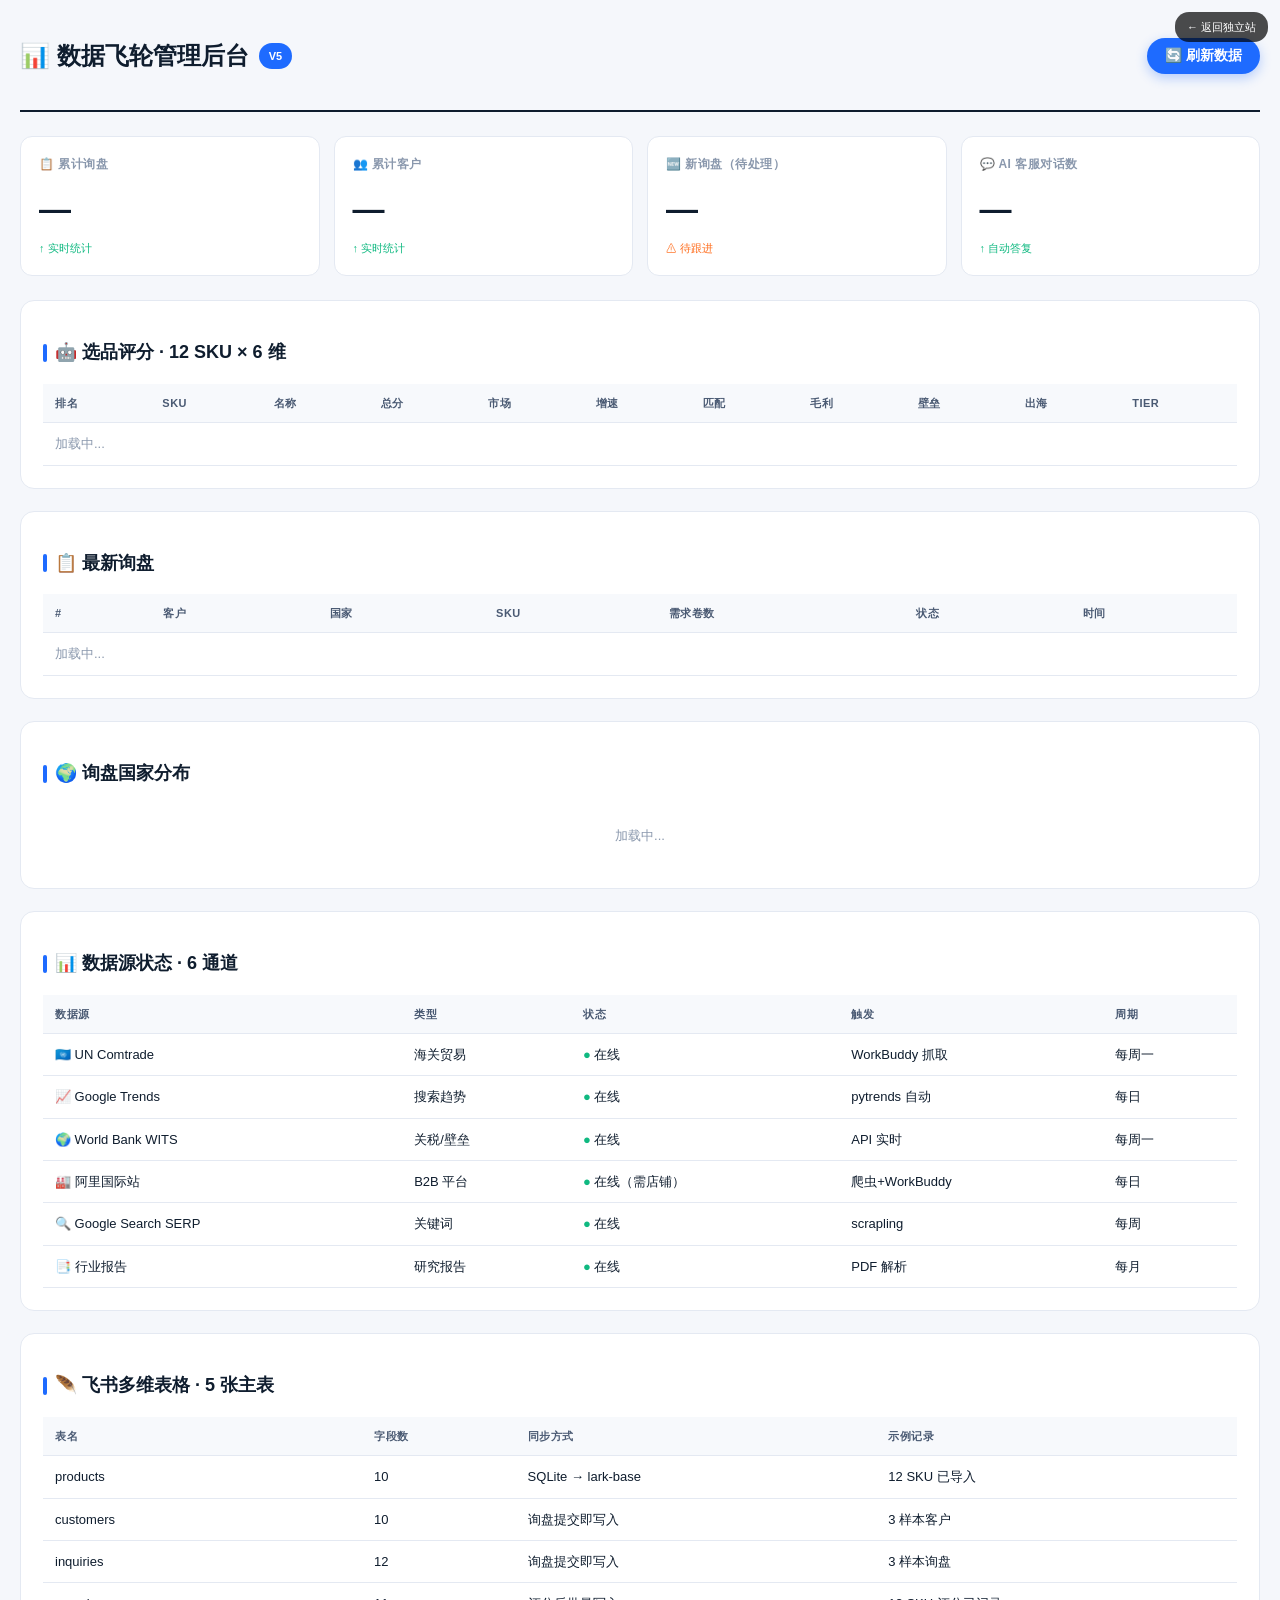
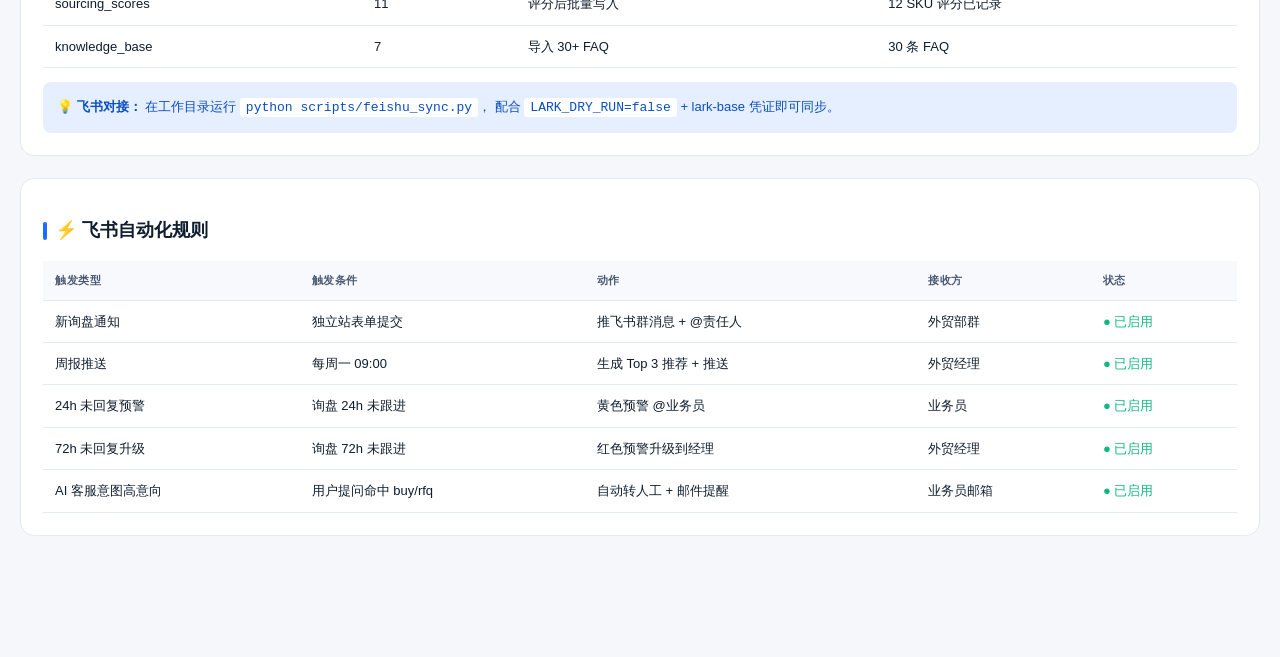
==== templates/admin.html @ bb817397 "feat: 赣丰玻纤数据飞轮系统 V1 (Zeabur ready) - Flask 全栈: 独立站 + 管理后台 + 6 个 API - 6 维选品评分引擎 (WEIGHTS 字典 + score_" ====
<!DOCTYPE html>
<html lang="zh-CN">
<head>
<meta charset="UTF-8">
<meta name="viewport" content="width=device-width,initial-scale=1.0">
<title>赣丰玻纤 · 数据飞轮管理后台</title>
<link rel="stylesheet" href="/static/css/style.css">
</head>
<body>

<div class="admin-wrap">
  <a href="/" class="admin-link">← 返回独立站</a>

  <div class="admin-header">
    <h1>📊 数据飞轮管理后台 <span class="admin-tag">V5</span></h1>
    <button onclick="refreshAll()" class="btn-primary">🔄 刷新数据</button>
  </div>

  <!-- ========== Stats Cards ========== -->
  <div class="admin-grid">
    <div class="admin-stat">
      <div class="label">📋 累计询盘</div>
      <div class="num" id="stat-inq">—</div>
      <div class="change">↑ 实时统计</div>
    </div>
    <div class="admin-stat">
      <div class="label">👥 累计客户</div>
      <div class="num" id="stat-cust">—</div>
      <div class="change">↑ 实时统计</div>
    </div>
    <div class="admin-stat">
      <div class="label">🆕 新询盘（待处理）</div>
      <div class="num" id="stat-new">—</div>
      <div class="change" style="color:var(--warm)">⚠ 待跟进</div>
    </div>
    <div class="admin-stat">
      <div class="label">💬 AI 客服对话数</div>
      <div class="num" id="stat-chat">—</div>
      <div class="change">↑ 自动答复</div>
    </div>
  </div>

  <!-- ========== Sourcing Score Table ========== -->
  <div class="admin-section">
    <h2>🤖 选品评分 · 12 SKU × 6 维</h2>
    <table class="admin-table" id="sourcing-table">
      <thead>
        <tr>
          <th>排名</th><th>SKU</th><th>名称</th>
          <th>总分</th><th>市场</th><th>增速</th><th>匹配</th><th>毛利</th><th>壁垒</th><th>出海</th>
          <th>Tier</th>
        </tr>
      </thead>
      <tbody><tr><td colspan="11" class="loading">加载中...</td></tr></tbody>
    </table>
  </div>

  <!-- ========== Recent Inquiries ========== -->
  <div class="admin-section">
    <h2>📋 最新询盘</h2>
    <table class="admin-table" id="inq-table">
      <thead>
        <tr>
          <th>#</th><th>客户</th><th>国家</th><th>SKU</th>
          <th>需求卷数</th><th>状态</th><th>时间</th>
        </tr>
      </thead>
      <tbody><tr><td colspan="7" class="loading">加载中...</td></tr></tbody>
    </table>
  </div>

  <!-- ========== Country Distribution ========== -->
  <div class="admin-section">
    <h2>🌍 询盘国家分布</h2>
    <div id="country-chart">
      <div class="loading">加载中...</div>
    </div>
  </div>

  <!-- ========== Data Sources ========== -->
  <div class="admin-section">
    <h2>📊 数据源状态 · 6 通道</h2>
    <table class="admin-table" id="ds-table">
      <thead>
        <tr><th>数据源</th><th>类型</th><th>状态</th><th>触发</th><th>周期</th></tr>
      </thead>
      <tbody>
        <tr><td>🇺🇳 UN Comtrade</td><td>海关贸易</td><td><span style="color:var(--green)">●</span> 在线</td><td>WorkBuddy 抓取</td><td>每周一</td></tr>
        <tr><td>📈 Google Trends</td><td>搜索趋势</td><td><span style="color:var(--green)">●</span> 在线</td><td>pytrends 自动</td><td>每日</td></tr>
        <tr><td>🌍 World Bank WITS</td><td>关税/壁垒</td><td><span style="color:var(--green)">●</span> 在线</td><td>API 实时</td><td>每周一</td></tr>
        <tr><td>🏭 阿里国际站</td><td>B2B 平台</td><td><span style="color:var(--green)">●</span> 在线（需店铺）</td><td>爬虫+WorkBuddy</td><td>每日</td></tr>
        <tr><td>🔍 Google Search SERP</td><td>关键词</td><td><span style="color:var(--green)">●</span> 在线</td><td>scrapling</td><td>每周</td></tr>
        <tr><td>📑 行业报告</td><td>研究报告</td><td><span style="color:var(--green)">●</span> 在线</td><td>PDF 解析</td><td>每月</td></tr>
      </tbody>
    </table>
  </div>

  <!-- ========== Feishu Schema ========== -->
  <div class="admin-section">
    <h2>🪶 飞书多维表格 · 5 张主表</h2>
    <table class="admin-table">
      <thead>
        <tr><th>表名</th><th>字段数</th><th>同步方式</th><th>示例记录</th></tr>
      </thead>
      <tbody>
        <tr><td>products</td><td>10</td><td>SQLite → lark-base</td><td>12 SKU 已导入</td></tr>
        <tr><td>customers</td><td>10</td><td>询盘提交即写入</td><td>3 样本客户</td></tr>
        <tr><td>inquiries</td><td>12</td><td>询盘提交即写入</td><td>3 样本询盘</td></tr>
        <tr><td>sourcing_scores</td><td>11</td><td>评分后批量写入</td><td>12 SKU 评分已记录</td></tr>
        <tr><td>knowledge_base</td><td>7</td><td>导入 30+ FAQ</td><td>30 条 FAQ</td></tr>
      </tbody>
    </table>
    <div style="margin-top:14px;padding:14px;background:var(--brand-light);border-radius:8px;font-size:13px;color:var(--brand-2)">
      💡 <strong>飞书对接：</strong> 在工作目录运行 <code style="background:#fff;padding:2px 6px;border-radius:3px">python scripts/feishu_sync.py</code>，
      配合 <code style="background:#fff;padding:2px 6px;border-radius:3px">LARK_DRY_RUN=false</code> + lark-base 凭证即可同步。
    </div>
  </div>

  <!-- ========== Automation Rules ========== -->
  <div class="admin-section">
    <h2>⚡ 飞书自动化规则</h2>
    <table class="admin-table">
      <thead>
        <tr><th>触发类型</th><th>触发条件</th><th>动作</th><th>接收方</th><th>状态</th></tr>
      </thead>
      <tbody>
        <tr><td>新询盘通知</td><td>独立站表单提交</td><td>推飞书群消息 + @责任人</td><td>外贸部群</td><td><span style="color:var(--green)">● 已启用</span></td></tr>
        <tr><td>周报推送</td><td>每周一 09:00</td><td>生成 Top 3 推荐 + 推送</td><td>外贸经理</td><td><span style="color:var(--green)">● 已启用</span></td></tr>
        <tr><td>24h 未回复预警</td><td>询盘 24h 未跟进</td><td>黄色预警 @业务员</td><td>业务员</td><td><span style="color:var(--green)">● 已启用</span></td></tr>
        <tr><td>72h 未回复升级</td><td>询盘 72h 未跟进</td><td>红色预警升级到经理</td><td>外贸经理</td><td><span style="color:var(--green)">● 已启用</span></td></tr>
        <tr><td>AI 客服意图高意向</td><td>用户提问命中 buy/rfq</td><td>自动转人工 + 邮件提醒</td><td>业务员邮箱</td><td><span style="color:var(--green)">● 已启用</span></td></tr>
      </tbody>
    </table>
  </div>

</div>

<script>
async function loadDashboard(){
  const dash = await fetch('/api/dashboard').then(r => r.json());
  document.getElementById('stat-inq').textContent = dash.stats.total_inquiries;
  document.getElementById('stat-cust').textContent = dash.stats.total_customers;
  document.getElementById('stat-new').textContent = dash.stats.new_inquiries;
  document.getElementById('stat-chat').textContent = dash.stats.total_chats;

  // 询盘表格
  const inqTbody = document.querySelector('#inq-table tbody');
  if (dash.recent_inquiries.length === 0){
    inqTbody.innerHTML = '<tr><td colspan="7" class="loading">暂无询盘</td></tr>';
  } else {
    inqTbody.innerHTML = dash.recent_inquiries.map(i => `
      <tr>
        <td>#${i.id}</td>
        <td>${i.customer}</td>
        <td>${i.country || '—'}</td>
        <td><code style="background:var(--bg);padding:2px 6px;border-radius:3px">${i.sku || '—'}</code></td>
        <td>${i.qty || '—'}</td>
        <td><span class="tier-badge tier-T1" style="background:var(--brand-light);color:var(--brand)">${i.status}</span></td>
        <td>${(i.created_at || '').substring(0, 16)}</td>
      </tr>
    `).join('');
  }

  // 国家分布
  const max = Math.max(...dash.country_distribution.map(c => c.count), 1);
  document.getElementById('country-chart').innerHTML = dash.country_distribution.length === 0
    ? '<div class="loading">暂无国家数据</div>'
    : dash.country_distribution.map(c => `
      <div class="country-bar">
        <div class="cb-name">${c.country}</div>
        <div class="cb-track"><div class="cb-fill" style="width:${(c.count/max*100).toFixed(0)}%"></div></div>
        <div class="cb-num">${c.count}</div>
      </div>
    `).join('');
}

async function loadSourcing(){
  const data = await fetch('/api/sourcing').then(r => r.json());
  const tbody = document.querySelector('#sourcing-table tbody');
  if (!data.scores || data.scores.length === 0){
    tbody.innerHTML = '<tr><td colspan="11" class="loading">暂无数据</td></tr>';
    return;
  }
  tbody.innerHTML = data.scores.map((r, i) => {
    const d = r.dimensions;
    return `
      <tr>
        <td><strong>#${i+1}</strong></td>
        <td><code style="background:var(--bg);padding:2px 6px;border-radius:3px">${r.sku}</code></td>
        <td>${r.name_zh}</td>
        <td><span style="font-size:18px;font-weight:800;color:var(--brand)">${r.total_score}</span></td>
        <td>${d.market.score}</td>
        <td>${d.growth.score}</td>
        <td>${d.fit.score}</td>
        <td>${d.margin.score}</td>
        <td>${d.barrier.score}</td>
        <td>${d.sea.score}</td>
        <td><span class="tier-badge tier-${r.tier}">${r.tier}</span></td>
      </tr>
    `;
  }).join('');
}

async function refreshAll(){
  await loadDashboard();
  await loadSourcing();
}

document.addEventListener('DOMContentLoaded', refreshAll);
setInterval(refreshAll, 60000);
</script>
</body>
</html>
---- static/css/style.css ----
/* ============================================
   Ganfeng Fiberglass · 独立站全站样式
   原创设计，颜色体系和组件均自定义
   ============================================ */

:root{
  --bg:#f5f7fb;
  --surface:#ffffff;
  --ink:#0f1d2e;
  --ink-2:#4a5a73;
  --ink-3:#8a98ad;
  --line:#e4e9f2;
  --brand:#1e6bff;
  --brand-2:#0a4ec1;
  --brand-light:#e6efff;
  --warm:#ff6b1a;
  --warm-light:#fff1e3;
  --green:#10b981;
  --green-light:#dff7ed;
  --amber:#f59e0b;
  --purple:#8b5cf6;
  --shadow:0 4px 18px rgba(15,29,46,.06);
  --shadow-lg:0 16px 48px rgba(15,29,46,.12);
  --radius:12px;
  --radius-lg:18px;
}

*{box-sizing:border-box}
html,body{margin:0;padding:0;background:var(--bg);color:var(--ink);font-family:-apple-system,BlinkMacSystemFont,"PingFang SC","Microsoft YaHei",sans-serif;line-height:1.65;-webkit-font-smoothing:antialiased}
body{padding-bottom:80px}
a{color:var(--brand);text-decoration:none}
a:hover{text-decoration:underline}
img{max-width:100%}
button{cursor:pointer;font-family:inherit;border:none;background:none}

.container{max-width:1180px;margin:0 auto;padding:0 22px}

/* ===== Buttons ===== */
.btn-primary{display:inline-flex;align-items:center;gap:6px;padding:9px 18px;border-radius:24px;
  background:var(--brand);color:#fff;font-weight:600;font-size:14px;transition:.2s;
  box-shadow:0 4px 12px rgba(30,107,255,.3)}
.btn-primary:hover{background:var(--brand-2);transform:translateY(-1px);box-shadow:0 6px 16px rgba(30,107,255,.4)}
.btn-secondary{display:inline-flex;align-items:center;gap:6px;padding:9px 18px;border-radius:24px;
  background:#fff;color:var(--brand);font-weight:600;font-size:14px;border:2px solid var(--brand);transition:.2s}
.btn-secondary:hover{background:var(--brand-light)}
.btn-ghost{display:inline-flex;align-items:center;gap:4px;padding:7px 14px;border-radius:20px;
  background:transparent;color:var(--ink-2);font-size:13px;font-weight:500}
.btn-ghost:hover{background:var(--line)}
.btn-large{padding:14px 28px;font-size:16px;border-radius:28px}

/* ===== Header ===== */
.header{position:sticky;top:0;background:rgba(255,255,255,.95);backdrop-filter:blur(12px);
  border-bottom:1px solid var(--line);z-index:100;padding:14px 0}
.header-inner{display:flex;align-items:center;gap:24px}
.logo{display:flex;align-items:center;gap:10px;font-size:18px;font-weight:800}
.logo-icon{font-size:26px}
.logo-name{color:var(--ink)}
.logo-sub{font-size:11px;color:var(--ink-3);font-weight:400;margin-top:-2px}
.nav-links{flex:1;display:flex;gap:22px;justify-content:center}
.nav-links a{color:var(--ink-2);font-size:14px;font-weight:500}
.nav-links a:hover{color:var(--brand);text-decoration:none}
.header-actions{display:flex;gap:8px}
@media(max-width:900px){.nav-links{display:none}}

/* ===== Hero ===== */
.hero{background:linear-gradient(135deg,#f0f7ff 0%,#e6efff 50%,#fff1e3 100%);
  padding:80px 0 60px;position:relative;overflow:hidden}
.hero::before{content:"";position:absolute;top:-50%;right:-10%;width:500px;height:500px;
  background:radial-gradient(circle,rgba(30,107,255,.08) 0%,transparent 70%);border-radius:50%}
.hero-inner{display:grid;grid-template-columns:1.4fr .8fr;gap:36px;align-items:center;position:relative}
@media(max-width:900px){.hero-inner{grid-template-columns:1fr}}
.hero-badge{display:inline-block;background:rgba(255,255,255,.6);backdrop-filter:blur(10px);
  padding:6px 14px;border-radius:20px;font-size:13px;font-weight:600;color:var(--brand-2);margin-bottom:18px;border:1px solid #bcd6ff}
.hero-title{font-size:42px;font-weight:800;line-height:1.2;margin:0 0 14px}
@media(max-width:700px){.hero-title{font-size:30px}}
.hero-sub{font-size:17px;color:var(--ink-2);max-width:620px;margin-bottom:24px}
.hero-stats{display:grid;grid-template-columns:repeat(4,1fr);gap:14px;margin-bottom:28px;max-width:580px}
@media(max-width:700px){.hero-stats{grid-template-columns:repeat(2,1fr)}}
.stat-item{background:rgba(255,255,255,.7);backdrop-filter:blur(10px);border-radius:10px;padding:10px 12px;border:1px solid rgba(255,255,255,.5)}
.stat-num{font-size:24px;font-weight:800;color:var(--brand);line-height:1}
.stat-num span{font-size:14px;font-weight:500;color:var(--ink-3);margin-left:3px}
.stat-label{font-size:11px;color:var(--ink-3);margin-top:2px}
.hero-cta{display:flex;gap:14px;flex-wrap:wrap}
.mesh-illustration{display:flex;justify-content:center;align-items:center}
.mesh-illustration svg{max-width:280px;filter:drop-shadow(0 8px 24px rgba(30,107,255,.2))}

/* ===== Why Choose Us ===== */
.why-us{padding:70px 0;background:#fff;border-top:1px solid var(--line);border-bottom:1px solid var(--line)}
.why-grid{display:grid;grid-template-columns:repeat(4,1fr);gap:18px}
@media(max-width:900px){.why-grid{grid-template-columns:repeat(2,1fr)}}
@media(max-width:500px){.why-grid{grid-template-columns:1fr}}
.why-card{background:var(--bg);border-radius:14px;padding:28px 22px;border:1px solid var(--line);transition:.2s;text-align:center}
.why-card:hover{border-color:var(--brand);transform:translateY(-3px);box-shadow:var(--shadow)}
.why-icon{font-size:38px;margin-bottom:12px}
.why-card h3{font-size:16px;font-weight:700;margin-bottom:8px;color:var(--ink)}
.why-card p{font-size:13px;color:var(--ink-2);margin:0;line-height:1.6}

/* ===== Sourcing Preview (deprecated: now internal only in /admin) ===== */
.sourcing-preview{padding:50px 0;background:#fff;border-top:1px solid var(--line);border-bottom:1px solid var(--line)}
.sourcing-inner{text-align:center}
.sp-tag{display:inline-block;background:var(--brand-light);color:var(--brand);padding:5px 12px;border-radius:20px;font-size:12px;font-weight:600;margin-bottom:10px}
.sp-title{font-size:28px;font-weight:800;margin-bottom:8px}
.sp-sub{color:var(--ink-2);margin-bottom:30px}
.sp-list{display:grid;grid-template-columns:repeat(auto-fit,minmax(220px,1fr));gap:14px;max-width:1000px;margin:0 auto 24px;text-align:left}
.sp-card{background:var(--bg);border-radius:10px;padding:14px;border:1px solid var(--line);transition:.2s;cursor:pointer}
.sp-card:hover{border-color:var(--brand);transform:translateY(-2px);box-shadow:var(--shadow)}
.sp-rank{display:inline-block;background:var(--brand);color:#fff;border-radius:50%;width:24px;height:24px;text-align:center;line-height:24px;font-size:12px;font-weight:700;margin-bottom:8px}
.sp-rank.gold{background:var(--warm)}
.sp-rank.silver{background:#94a3b8}
.sp-rank.bronze{background:#b45309}
.sp-name{font-size:13px;font-weight:600;color:var(--ink);margin-bottom:6px;line-height:1.4}
.sp-score{font-size:22px;font-weight:800;color:var(--brand);line-height:1}
.sp-tag2{display:inline-block;background:var(--warm-light);color:var(--warm);padding:2px 8px;border-radius:4px;font-size:10px;font-weight:600;margin-left:4px}
.sp-tier{font-size:11px;color:var(--ink-3);margin-top:4px}
.sp-more{display:inline-block;color:var(--brand);font-weight:600;font-size:14px}
.sp-more:hover{text-decoration:underline}

/* ===== Section Common ===== */
.section-head{text-align:center;margin-bottom:40px}
.section-tag{display:inline-block;background:var(--warm-light);color:var(--warm);padding:4px 12px;border-radius:20px;font-size:12px;font-weight:700;letter-spacing:.5px;margin-bottom:10px}
.section-head h2{font-size:30px;font-weight:800;margin-bottom:10px}
.section-head p{color:var(--ink-2);max-width:680px;margin:0 auto}

/* ===== Products ===== */
.products{padding:80px 0}
.products-grid{display:grid;grid-template-columns:repeat(auto-fit,minmax(280px,1fr));gap:18px}
.product-card{background:#fff;border:1px solid var(--line);border-radius:14px;padding:20px;transition:.2s;position:relative}
.product-card:hover{border-color:var(--brand);box-shadow:var(--shadow-lg);transform:translateY(-3px)}
.product-card .pc-sku{font-size:11px;color:var(--ink-3);font-family:monospace;background:var(--bg);padding:2px 6px;border-radius:4px;display:inline-block;margin-bottom:8px}
.product-card .pc-name{font-size:15px;font-weight:700;color:var(--ink);margin-bottom:10px;line-height:1.4}
.product-card .pc-spec{display:grid;grid-template-columns:1fr 1fr;gap:6px;font-size:12px;color:var(--ink-2);margin-bottom:12px}
.product-card .pc-spec div{display:flex;justify-content:space-between;padding:5px 0;border-bottom:1px dashed var(--line)}
.product-card .pc-spec div:last-child{border-bottom:none}
.product-card .pc-spec strong{color:var(--ink);font-weight:600}
.pc-tag-row{display:flex;flex-wrap:wrap;gap:4px;margin-bottom:12px}
.pc-tag{font-size:10px;background:var(--bg);color:var(--ink-2);padding:2px 7px;border-radius:3px}
.pc-tag.app{background:var(--green-light);color:var(--green)}
.pc-action{display:flex;justify-content:space-between;align-items:center;padding-top:10px;border-top:1px solid var(--line)}
.pc-price{font-size:13px}
.pc-price strong{color:var(--brand);font-size:15px}
.pc-moq{font-size:11px;color:var(--ink-3)}
.pc-quote{font-size:12px;font-weight:600;color:var(--brand)}

/* ===== Scenarios ===== */
.scenarios{padding:80px 0;background:#fff}
.scenarios-grid{display:grid;grid-template-columns:repeat(auto-fit,minmax(220px,1fr));gap:16px}
.scenario-card{background:var(--bg);border-radius:14px;padding:24px;text-align:center;border:1px solid transparent;transition:.2s}
.scenario-card:hover{background:#fff;border-color:var(--brand);transform:translateY(-3px);box-shadow:var(--shadow)}
.scenario-icon{font-size:36px;margin-bottom:10px}
.scenario-card h3{font-size:16px;font-weight:700;margin-bottom:6px}
.scenario-card p{font-size:13px;color:var(--ink-2);margin:0}

/* ===== Factory ===== */
.factory{padding:80px 0;background:linear-gradient(135deg,#0f1d2e 0%,#1e3a5f 100%);color:#fff}
.factory .section-tag{background:rgba(255,255,255,.15);color:#fff}
.factory .section-head{text-align:left}
.factory .section-head h2{color:#fff}
.factory .section-head p{color:rgba(255,255,255,.8)}
.factory-grid{display:grid;grid-template-columns:1fr 1fr;gap:40px;align-items:center}
@media(max-width:900px){.factory-grid{grid-template-columns:1fr}}
.factory-list{list-style:none;padding:0;font-size:15px}
.factory-list li{padding:8px 0;border-bottom:1px solid rgba(255,255,255,.1)}
.factory-cards{display:grid;grid-template-columns:1fr 1fr;gap:14px}
.card-floating{background:rgba(255,255,255,.08);backdrop-filter:blur(10px);border:1px solid rgba(255,255,255,.15);border-radius:14px;padding:24px;text-align:center}
.card-floating.small{padding:18px}
.cf-num{font-size:36px;font-weight:800;color:var(--warm);line-height:1}
.card-floating.small .cf-num{font-size:24px}
.cf-label{font-size:12px;color:rgba(255,255,255,.7);margin-top:6px}

/* ===== Quote ===== */
.quote{padding:80px 0;background:var(--bg)}
.quote-card{background:#fff;border-radius:18px;padding:36px;box-shadow:var(--shadow-lg);max-width:740px;margin:0 auto}
.quote-head{text-align:center;margin-bottom:24px;padding-bottom:24px;border-bottom:1px solid var(--line)}
.quote-head h2{font-size:24px;margin:8px 0 6px}
.quote-head p{color:var(--ink-2);font-size:14px}
.form-row{display:grid;grid-template-columns:1fr 1fr;gap:14px;margin-bottom:14px}
@media(max-width:700px){.form-row{grid-template-columns:1fr}}
.form-group{margin-bottom:14px}
.form-group label{display:block;font-size:13px;font-weight:600;color:var(--ink);margin-bottom:6px}
.form-group label span{color:#ef4444}
.form-group input, .form-group select, .form-group textarea{
  width:100%;padding:11px 14px;border:1px solid var(--line);border-radius:10px;
  font-size:14px;font-family:inherit;transition:.2s;background:#fafbfd
}
.form-group input:focus, .form-group select:focus, .form-group textarea:focus{
  outline:none;border-color:var(--brand);background:#fff;box-shadow:0 0 0 3px rgba(30,107,255,.1)
}
.form-group textarea{resize:vertical}
.inquiry-result{margin-top:14px;padding:14px;border-radius:10px;font-size:14px;display:none}
.inquiry-result.ok{display:block;background:var(--green-light);color:var(--green);border:1px solid var(--green)}
.inquiry-result.err{display:block;background:#fee;color:#c00;border:1px solid #fcc}

/* ===== Footer ===== */
.footer{background:var(--ink);color:rgba(255,255,255,.7);padding:50px 0 30px;margin-top:50px}
.footer-grid{display:grid;grid-template-columns:1.5fr 1fr 1fr 1fr;gap:30px;padding-bottom:30px;border-bottom:1px solid rgba(255,255,255,.1)}
@media(max-width:700px){.footer-grid{grid-template-columns:1fr 1fr}}
.footer-brand{color:#fff;font-size:18px;font-weight:800;margin-bottom:8px}
.footer h4{color:#fff;margin-bottom:10px;font-size:14px}
.footer a{display:block;padding:4px 0;font-size:13px;color:rgba(255,255,255,.6)}
.footer a:hover{color:#fff}
.footer-meta{padding-top:20px;text-align:center;font-size:12px;color:rgba(255,255,255,.5)}

/* ===== Chat FAB & Window ===== */
.chat-fab{position:fixed;bottom:24px;right:24px;width:58px;height:58px;border-radius:50%;
  background:linear-gradient(135deg,#1e6bff 0%,#5b21b6 100%);color:#fff;
  display:flex;align-items:center;justify-content:center;font-size:28px;
  box-shadow:0 8px 24px rgba(30,107,255,.4);cursor:pointer;z-index:200;transition:.2s}
.chat-fab:hover{transform:scale(1.08);box-shadow:0 12px 32px rgba(30,107,255,.5)}

.chat-window{position:fixed;bottom:96px;right:24px;width:380px;max-height:600px;height:560px;
  background:#fff;border-radius:16px;box-shadow:var(--shadow-lg);overflow:hidden;
  display:none;flex-direction:column;z-index:200;border:1px solid var(--line)}
.chat-window.show{display:flex}
.chat-header{background:linear-gradient(135deg,#1e6bff 0%,#5b21b6 100%);color:#fff;padding:14px 16px;display:flex;justify-content:space-between;align-items:center}
.chat-title{font-weight:700;font-size:15px}
.chat-status{font-size:11px;opacity:.85;margin-top:2px}
.chat-close{background:rgba(255,255,255,.2);color:#fff;width:30px;height:30px;border-radius:50%;font-size:18px;line-height:1;display:flex;align-items:center;justify-content:center}
.chat-close:hover{background:rgba(255,255,255,.3)}

.chat-messages{flex:1;overflow-y:auto;padding:14px;background:#fafbfd}
.msg{margin-bottom:10px;display:flex}
.msg-content{max-width:80%;padding:10px 14px;border-radius:14px;font-size:13px;line-height:1.5;word-break:break-word}
.msg-bot .msg-content{background:#fff;border:1px solid var(--line);border-top-left-radius:4px}
.msg-user{margin-left:auto}
.msg-user .msg-content{background:var(--brand);color:#fff;border-top-right-radius:4px}
.msg-content strong{color:var(--brand-2)}
.msg-user .msg-content strong{color:#fff}
.msg-content code{background:#f3f4f6;padding:1px 5px;border-radius:3px;font-size:12px}

.chat-quick{display:flex;gap:6px;padding:8px 12px;background:#fff;border-top:1px solid var(--line);flex-wrap:wrap}
.chat-quick button{font-size:11px;padding:5px 10px;background:var(--brand-light);color:var(--brand);
  border-radius:14px;font-weight:500}
.chat-quick button:hover{background:var(--brand);color:#fff}

.chat-input-row{display:flex;gap:8px;padding:10px 12px;background:#fff;border-top:1px solid var(--line)}
.chat-input-row input{flex:1;padding:9px 12px;border:1px solid var(--line);border-radius:20px;font-size:13px}
.chat-input-row input:focus{outline:none;border-color:var(--brand)}
.chat-input-row button{border-radius:20px;padding:9px 16px;font-size:13px}

/* ===== Admin ===== */
.admin-wrap{padding:20px;max-width:1280px;margin:0 auto}
.admin-header{display:flex;justify-content:space-between;align-items:center;margin-bottom:24px;padding-bottom:18px;border-bottom:2px solid var(--ink)}
.admin-header h1{font-size:24px;display:flex;align-items:center;gap:10px}
.admin-tag{font-size:11px;background:var(--brand);color:#fff;padding:4px 10px;border-radius:14px;font-weight:600}
.admin-grid{display:grid;grid-template-columns:repeat(4,1fr);gap:14px;margin-bottom:24px}
@media(max-width:900px){.admin-grid{grid-template-columns:repeat(2,1fr)}}
.admin-stat{background:#fff;border-radius:12px;padding:18px;border:1px solid var(--line)}
.admin-stat .label{font-size:12px;color:var(--ink-3);margin-bottom:8px;text-transform:uppercase;letter-spacing:.5px;font-weight:600}
.admin-stat .num{font-size:32px;font-weight:800;color:var(--ink)}
.admin-stat .change{font-size:11px;color:var(--green);margin-top:4px}
.admin-section{background:#fff;border-radius:14px;padding:22px;margin-bottom:22px;border:1px solid var(--line)}
.admin-section h2{font-size:18px;margin-bottom:16px;display:flex;align-items:center;gap:8px}
.admin-section h2::before{content:"";display:inline-block;width:4px;height:18px;background:var(--brand);border-radius:2px}
.admin-table{width:100%;border-collapse:collapse;font-size:13px}
.admin-table th, .admin-table td{padding:10px 12px;text-align:left;border-bottom:1px solid var(--line)}
.admin-table th{background:#f7f9fc;font-weight:600;color:var(--ink-2);font-size:11px;text-transform:uppercase;letter-spacing:.5px}
.admin-table tr:hover{background:#fafbfd}
.score-bar{height:6px;background:#f3f4f6;border-radius:3px;overflow:hidden}
.score-bar-fill{height:100%;background:linear-gradient(90deg,var(--brand) 0%,var(--green) 100%);border-radius:3px}
.tier-badge{display:inline-block;padding:2px 8px;border-radius:12px;font-size:11px;font-weight:700}
.tier-T1{background:var(--warm-light);color:var(--warm)}
.tier-T2{background:#e0f7fa;color:var(--brand)}
.tier-T3{background:#f3f4f6;color:#6b7280}
.tier-T4{background:#fee;color:#c00}
.country-bar{display:flex;align-items:center;gap:8px;margin-bottom:6px}
.country-bar .cb-name{width:120px;font-size:13px}
.country-bar .cb-track{flex:1;height:18px;background:#f3f4f6;border-radius:4px;overflow:hidden}
.country-bar .cb-fill{height:100%;background:linear-gradient(90deg,var(--brand) 0%,var(--purple) 100%);border-radius:4px}
.country-bar .cb-num{width:36px;text-align:right;font-size:12px;font-weight:600}

.loading{text-align:center;padding:20px;color:var(--ink-3);font-size:13px}

/* ===== Floating ref to admin ===== */
.admin-link{position:fixed;top:12px;right:12px;background:rgba(0,0,0,.7);color:#fff;padding:6px 12px;border-radius:14px;font-size:11px;z-index:50;text-decoration:none}
.admin-link:hover{background:var(--brand);color:#fff;text-decoration:none}
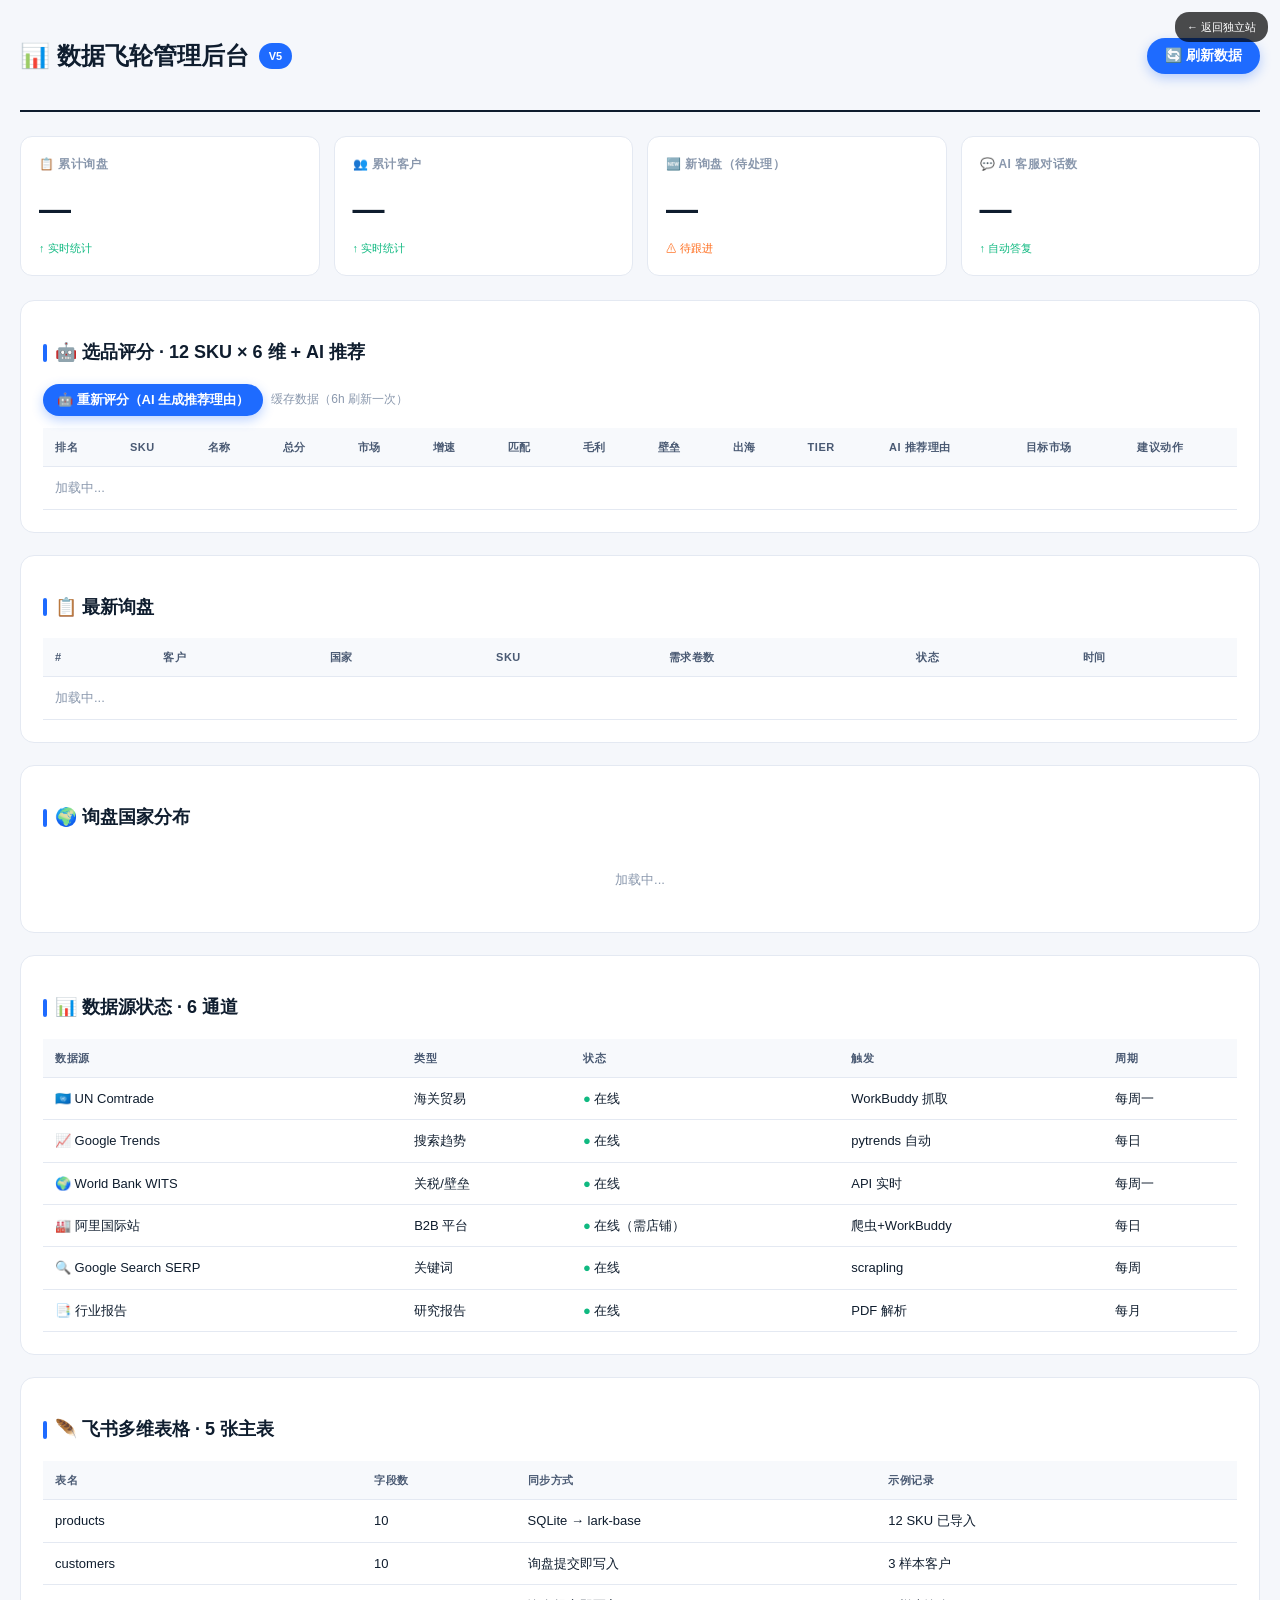
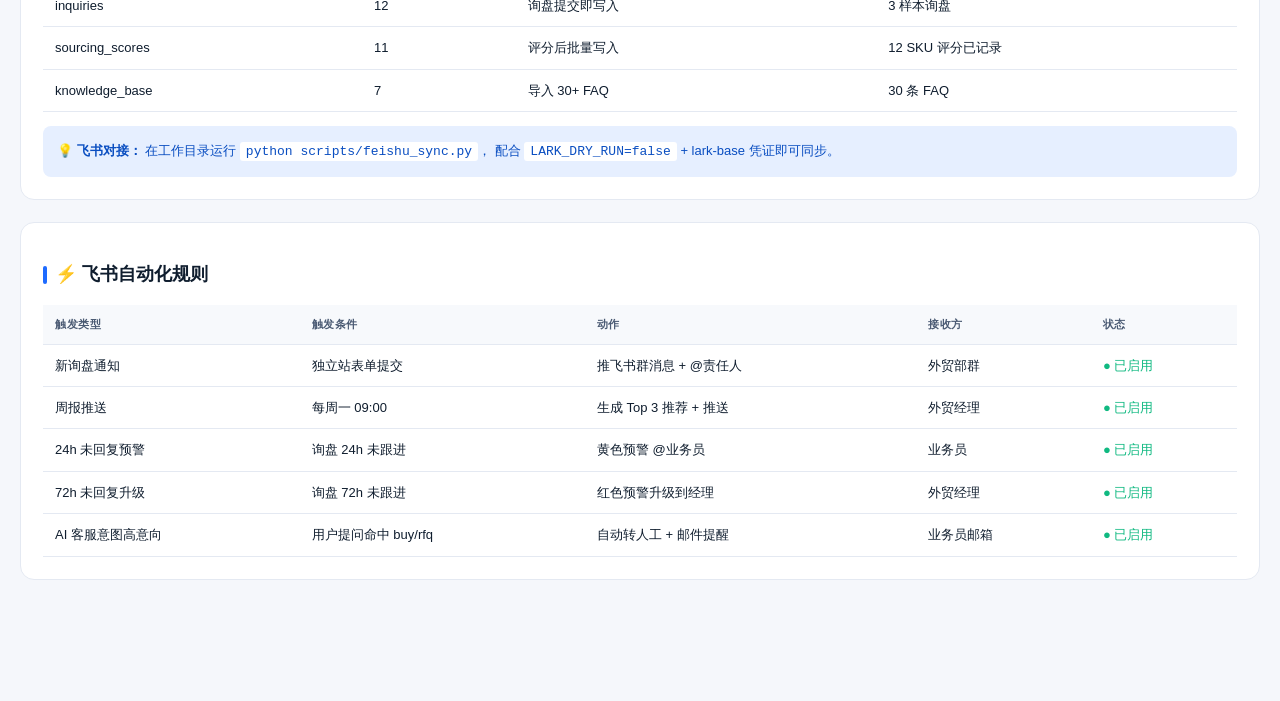
==== commit db342598: "feat: 集成 DeepSeek AI 客服 + 选品推荐引擎 - chatbot_engine: DeepSeek LLM 驱动的 RAG 客服，FAQ 知识库 + 意图识别 + 降级模板 - s" ====
--- a/templates/admin.html
+++ b/templates/admin.html
@@ -42,16 +42,20 @@
 
   <!-- ========== Sourcing Score Table ========== -->
   <div class="admin-section">
-    <h2>🤖 选品评分 · 12 SKU × 6 维</h2>
+    <h2>🤖 选品评分 · 12 SKU × 6 维 + AI 推荐</h2>
+    <div style="margin-bottom:12px;display:flex;gap:8px;align-items:center">
+      <button onclick="refreshSourcing()" class="btn-primary" style="font-size:13px;padding:7px 14px">🤖 重新评分（AI 生成推荐理由）</button>
+      <span style="font-size:12px;color:var(--ink-3)" id="sourcing-status">缓存数据（6h 刷新一次）</span>
+    </div>
     <table class="admin-table" id="sourcing-table">
       <thead>
         <tr>
           <th>排名</th><th>SKU</th><th>名称</th>
           <th>总分</th><th>市场</th><th>增速</th><th>匹配</th><th>毛利</th><th>壁垒</th><th>出海</th>
-          <th>Tier</th>
+          <th>Tier</th><th>AI 推荐理由</th><th>目标市场</th><th>建议动作</th>
         </tr>
       </thead>
-      <tbody><tr><td colspan="11" class="loading">加载中...</td></tr></tbody>
+      <tbody><tr><td colspan="14" class="loading">加载中...</td></tr></tbody>
     </table>
   </div>
 
@@ -178,11 +182,14 @@
   const data = await fetch('/api/sourcing').then(r => r.json());
   const tbody = document.querySelector('#sourcing-table tbody');
   if (!data.scores || data.scores.length === 0){
-    tbody.innerHTML = '<tr><td colspan="11" class="loading">暂无数据</td></tr>';
+    tbody.innerHTML = '<tr><td colspan="14" class="loading">暂无数据</td></tr>';
     return;
   }
   tbody.innerHTML = data.scores.map((r, i) => {
     const d = r.dimensions;
+    const aiReason = r.ai_reason || '—';
+    const targetMarket = r.target_market || '—';
+    const suggestedAction = r.suggested_action || '—';
     return `
       <tr>
         <td><strong>#${i+1}</strong></td>
@@ -196,9 +203,27 @@
         <td>${d.barrier.score}</td>
         <td>${d.sea.score}</td>
         <td><span class="tier-badge tier-${r.tier}">${r.tier}</span></td>
+        <td style="font-size:12px;color:var(--ink-2);max-width:200px">${aiReason}</td>
+        <td style="font-size:12px;color:var(--green);font-weight:600">${targetMarket}</td>
+        <td style="font-size:12px;color:var(--warm)">${suggestedAction}</td>
       </tr>
     `;
   }).join('');
+  const status = document.getElementById('sourcing-status');
+  if (status) status.textContent = '生成时间: ' + (data.generated_at || '—');
+}
+
+async function refreshSourcing(){
+  const status = document.getElementById('sourcing-status');
+  if (status) status.textContent = '⏳ AI 正在生成推荐理由...';
+  const tbody = document.querySelector('#sourcing-table tbody');
+  tbody.innerHTML = '<tr><td colspan="14" class="loading">⏳ AI 正在分析评分数据并生成推荐理由...</td></tr>';
+  try {
+    await fetch('/api/sourcing?refresh=1');
+    await loadSourcing();
+  } catch(e) {
+    if (status) status.textContent = '❌ 刷新失败: ' + e.message;
+  }
 }
 
 async function refreshAll(){
--- a/static/css/style.css
+++ b/static/css/style.css
@@ -115,6 +115,21 @@
 .sp-more{display:inline-block;color:var(--brand);font-weight:600;font-size:14px}
 .sp-more:hover{text-decoration:underline}
 
+/* ===== 4-Step Process ===== */
+.process-section{padding:80px 0;background:var(--bg)}
+.process-grid{display:flex;align-items:stretch;justify-content:center;gap:0;max-width:1040px;margin:0 auto}
+.process-step{flex:1;background:#fff;border-radius:16px;padding:34px 22px 28px;text-align:center;border:1px solid var(--line);position:relative;transition:.2s}
+.process-step:hover{transform:translateY(-4px);box-shadow:var(--shadow-lg);border-color:var(--brand)}
+.process-badge{position:absolute;top:-12px;left:50%;transform:translateX(-50%);background:linear-gradient(90deg,var(--brand) 0%,var(--brand-2) 100%);color:#fff;font-size:11px;font-weight:700;padding:5px 12px;border-radius:14px;box-shadow:0 4px 12px rgba(30,107,255,.25)}
+.process-icon{font-size:44px;margin-bottom:14px}
+.process-step h3{font-size:17px;font-weight:700;margin-bottom:10px;color:var(--ink)}
+.process-step p{font-size:13px;color:var(--ink-2);margin:0;line-height:1.65}
+.process-arrow{display:flex;align-items:center;justify-content:center;width:48px;color:var(--brand);font-size:30px;font-weight:700;opacity:.7}
+@media(max-width:900px){
+  .process-grid{flex-direction:column;gap:18px;max-width:420px}
+  .process-arrow{transform:rotate(90deg);width:auto;height:20px}
+}
+
 /* ===== Section Common ===== */
 .section-head{text-align:center;margin-bottom:40px}
 .section-tag{display:inline-block;background:var(--warm-light);color:var(--warm);padding:4px 12px;border-radius:20px;font-size:12px;font-weight:700;letter-spacing:.5px;margin-bottom:10px}
@@ -177,6 +192,7 @@
 @media(max-width:700px){.form-row{grid-template-columns:1fr}}
 .form-group{margin-bottom:14px}
 .form-group label{display:block;font-size:13px;font-weight:600;color:var(--ink);margin-bottom:6px}
+.form-group label.required::after{content:" *";color:#ef4444}
 .form-group label span{color:#ef4444}
 .form-group input, .form-group select, .form-group textarea{
   width:100%;padding:11px 14px;border:1px solid var(--line);border-radius:10px;
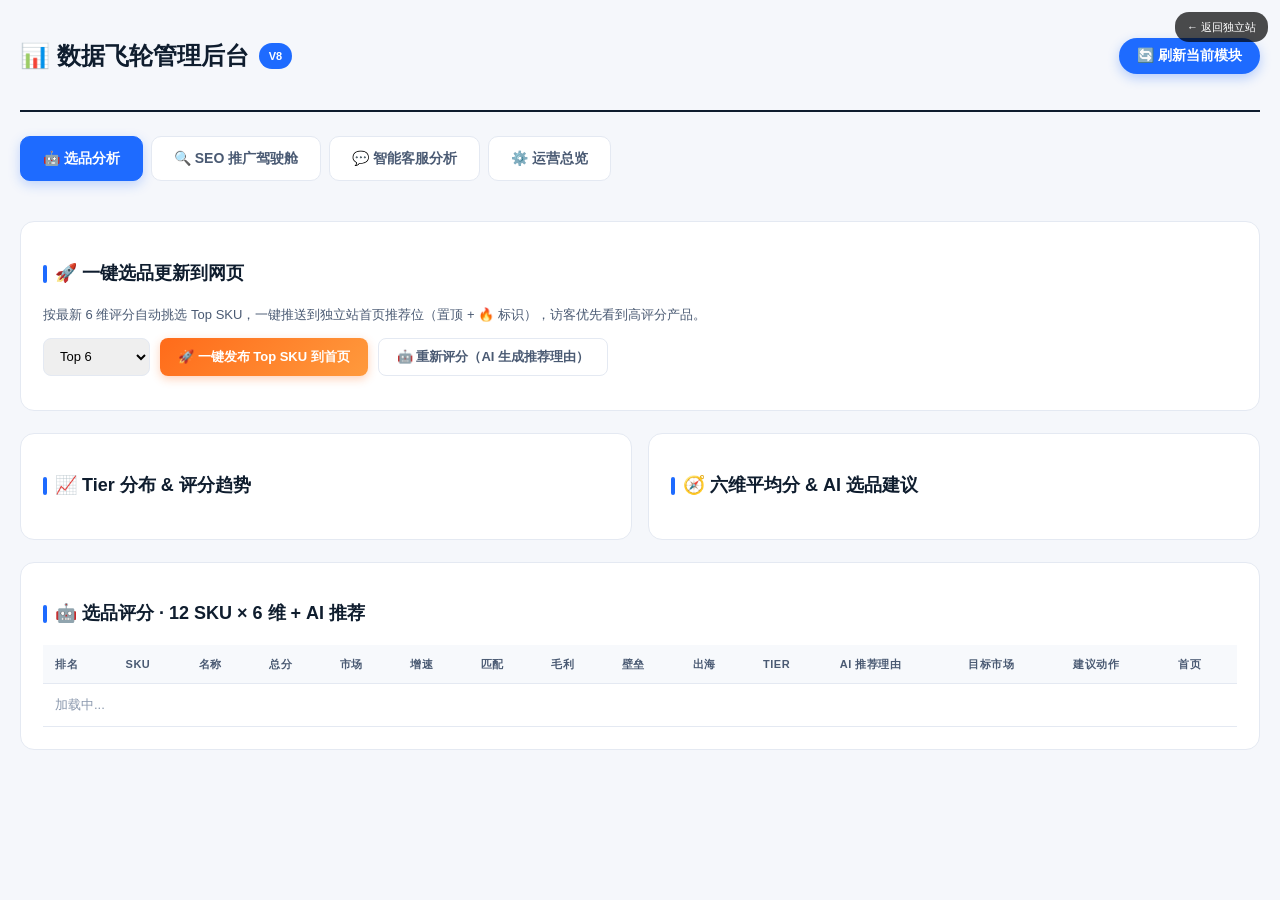
==== commit d2affb2d: "feat: 管理后台三大数据分析模块（选品/SEO/客服）+ 一键发布到首页 - 新增 scripts/seo_engine.py: SEO 数据引擎（四层关键词矩阵、页面表现、GEO 监测、LLM " ====
--- a/templates/admin.html
+++ b/templates/admin.html
@@ -5,6 +5,61 @@
 <meta name="viewport" content="width=device-width,initial-scale=1.0">
 <title>赣丰玻纤 · 数据飞轮管理后台</title>
 <link rel="stylesheet" href="/static/css/style.css">
+<style>
+  .admin-tabs{display:flex;gap:8px;flex-wrap:wrap;margin:18px 0 22px}
+  .admin-tab{border:1px solid var(--line);background:#fff;padding:10px 22px;border-radius:10px;cursor:pointer;font-size:14px;font-weight:600;color:var(--ink-2);transition:.15s}
+  .admin-tab:hover{border-color:var(--brand);color:var(--brand)}
+  .admin-tab.active{background:var(--brand);border-color:var(--brand);color:#fff;box-shadow:0 4px 12px rgba(30,107,255,.25)}
+  .admin-panel{display:none}
+  .admin-panel.active{display:block;animation:fadeIn .2s ease}
+  @keyframes fadeIn{from{opacity:0;transform:translateY(4px)}to{opacity:1;transform:none}}
+  .kpi-grid{display:grid;grid-template-columns:repeat(auto-fit,minmax(160px,1fr));gap:12px;margin-bottom:18px}
+  .kpi-card{background:#fff;border:1px solid var(--line);border-radius:12px;padding:14px 16px}
+  .kpi-card .label{font-size:12px;color:var(--ink-3);margin-bottom:6px}
+  .kpi-card .num{font-size:24px;font-weight:800;color:var(--ink);line-height:1.2}
+  .kpi-card .delta{font-size:11px;margin-top:4px;font-weight:600}
+  .delta.up{color:var(--green)} .delta.down{color:#e24b4a} .delta.flat{color:var(--ink-3)}
+  .bar-row{display:flex;align-items:center;gap:10px;margin-bottom:8px}
+  .bar-row .b-name{width:120px;font-size:12px;color:var(--ink-2);text-align:right;flex-shrink:0}
+  .bar-row .b-track{flex:1;height:18px;background:var(--bg);border-radius:9px;overflow:hidden}
+  .bar-row .b-fill{height:100%;border-radius:9px;background:linear-gradient(90deg,#1e6bff,#4d9aff);transition:width .4s}
+  .bar-row .b-fill.warm{background:linear-gradient(90deg,#ff6b1a,#ffa03d)}
+  .bar-row .b-fill.green{background:linear-gradient(90deg,#10b981,#4ade80)}
+  .bar-row .b-fill.purple{background:linear-gradient(90deg,#8b5cf6,#c4b5fd)}
+  .bar-row .b-num{width:60px;font-size:12px;font-weight:700;color:var(--ink-2);flex-shrink:0}
+  .trend-chart{display:flex;align-items:flex-end;gap:3px;height:120px;padding:8px 0;border-bottom:1px solid var(--line);margin-bottom:4px}
+  .trend-col{flex:1;display:flex;flex-direction:column;justify-content:flex-end;align-items:center;gap:2px;position:relative}
+  .trend-col .t-bar{width:100%;max-width:26px;background:linear-gradient(180deg,#4d9aff,#1e6bff);border-radius:3px 3px 0 0;transition:height .4s}
+  .trend-col .t-bar.ctr{background:linear-gradient(180deg,#ffd28a,#ff9a3d)}
+  .trend-col:hover::after{content:attr(data-tip);position:absolute;bottom:calc(100% + 6px);left:50%;transform:translateX(-50%);background:#0f1d2e;color:#fff;font-size:11px;padding:4px 8px;border-radius:6px;white-space:nowrap;z-index:5}
+  .trend-x{display:flex;gap:3px}
+  .trend-x span{flex:1;text-align:center;font-size:9px;color:var(--ink-3)}
+  .badge-opt{background:var(--warm-light);color:var(--warm);font-size:11px;font-weight:700;padding:2px 8px;border-radius:10px}
+  .badge-ok{background:var(--green-light);color:var(--green);font-size:11px;font-weight:700;padding:2px 8px;border-radius:10px}
+  .funnel{display:flex;flex-direction:column;gap:6px;margin:10px 0}
+  .funnel-stage{display:flex;align-items:center;gap:12px}
+  .funnel-stage .f-label{width:110px;font-size:13px;font-weight:600;text-align:right}
+  .funnel-stage .f-track{flex:1;height:30px;background:var(--bg);border-radius:8px;overflow:hidden}
+  .funnel-stage .f-fill{height:100%;display:flex;align-items:center;padding-left:10px;color:#fff;font-size:12px;font-weight:700;border-radius:8px;transition:width .4s}
+  .sugg-list{list-style:none;padding:0;margin:0}
+  .sugg-list li{background:var(--brand-light);border-left:3px solid var(--brand);border-radius:6px;padding:10px 14px;margin-bottom:8px;font-size:13px;color:var(--brand-2)}
+  .action-btns{display:flex;gap:10px;flex-wrap:wrap;margin:12px 0}
+  .btn-warm{background:linear-gradient(135deg,#ff6b1a,#ff9a3d);color:#fff;border:none;border-radius:8px;padding:9px 18px;font-size:13px;font-weight:700;cursor:pointer;box-shadow:0 3px 10px rgba(255,107,26,.3)}
+  .btn-ghost2{background:#fff;border:1px solid var(--line);border-radius:8px;padding:9px 18px;font-size:13px;cursor:pointer;color:var(--ink-2);font-weight:600}
+  .btn-ghost2:hover{border-color:var(--brand);color:var(--brand)}
+  .modal-mask{position:fixed;inset:0;background:rgba(15,29,46,.45);display:none;align-items:center;justify-content:center;z-index:100}
+  .modal-mask.show{display:flex}
+  .modal-box{background:#fff;border-radius:14px;max-width:680px;width:92%;max-height:75vh;overflow-y:auto;padding:24px}
+  .chat-msg{border-radius:10px;padding:10px 14px;margin-bottom:10px;font-size:13px;line-height:1.6;max-width:85%}
+  .chat-msg.user{background:var(--brand-light);margin-right:auto;color:var(--ink)}
+  .chat-msg.bot{background:var(--bg);margin-left:auto;color:var(--ink-2);white-space:pre-wrap}
+  .chat-meta{font-size:10px;color:var(--ink-3);margin-bottom:4px}
+  .opt-diff{font-size:12px;border:1px dashed var(--line);border-radius:8px;padding:10px 12px;margin-bottom:10px}
+  .opt-diff .old{color:#e24b4a;text-decoration:line-through;opacity:.75}
+  .opt-diff .new{color:var(--green);font-weight:600}
+  .grid-2{display:grid;grid-template-columns:1fr 1fr;gap:16px}
+  @media(max-width:860px){.grid-2{grid-template-columns:1fr}}
+</style>
 </head>
 <body>
 
@@ -12,134 +67,628 @@
   <a href="/" class="admin-link">← 返回独立站</a>
 
   <div class="admin-header">
-    <h1>📊 数据飞轮管理后台 <span class="admin-tag">V5</span></h1>
-    <button onclick="refreshAll()" class="btn-primary">🔄 刷新数据</button>
+    <h1>📊 数据飞轮管理后台 <span class="admin-tag">V8</span></h1>
+    <button onclick="refreshActiveTab()" class="btn-primary">🔄 刷新当前模块</button>
   </div>
 
-  <!-- ========== Stats Cards ========== -->
-  <div class="admin-grid">
-    <div class="admin-stat">
-      <div class="label">📋 累计询盘</div>
-      <div class="num" id="stat-inq">—</div>
-      <div class="change">↑ 实时统计</div>
-    </div>
-    <div class="admin-stat">
-      <div class="label">👥 累计客户</div>
-      <div class="num" id="stat-cust">—</div>
-      <div class="change">↑ 实时统计</div>
-    </div>
-    <div class="admin-stat">
-      <div class="label">🆕 新询盘（待处理）</div>
-      <div class="num" id="stat-new">—</div>
-      <div class="change" style="color:var(--warm)">⚠ 待跟进</div>
-    </div>
-    <div class="admin-stat">
-      <div class="label">💬 AI 客服对话数</div>
-      <div class="num" id="stat-chat">—</div>
-      <div class="change">↑ 自动答复</div>
-    </div>
+  <!-- ========== Tabs ========== -->
+  <div class="admin-tabs">
+    <div class="admin-tab active" onclick="switchTab('sourcing', this)">🤖 选品分析</div>
+    <div class="admin-tab" onclick="switchTab('seo', this)">🔍 SEO 推广驾驶舱</div>
+    <div class="admin-tab" onclick="switchTab('chat', this)">💬 智能客服分析</div>
+    <div class="admin-tab" onclick="switchTab('ops', this)">⚙️ 运营总览</div>
   </div>
 
-  <!-- ========== Sourcing Score Table ========== -->
-  <div class="admin-section">
-    <h2>🤖 选品评分 · 12 SKU × 6 维 + AI 推荐</h2>
-    <div style="margin-bottom:12px;display:flex;gap:8px;align-items:center">
-      <button onclick="refreshSourcing()" class="btn-primary" style="font-size:13px;padding:7px 14px">🤖 重新评分（AI 生成推荐理由）</button>
-      <span style="font-size:12px;color:var(--ink-3)" id="sourcing-status">缓存数据（6h 刷新一次）</span>
-    </div>
-    <table class="admin-table" id="sourcing-table">
-      <thead>
-        <tr>
-          <th>排名</th><th>SKU</th><th>名称</th>
-          <th>总分</th><th>市场</th><th>增速</th><th>匹配</th><th>毛利</th><th>壁垒</th><th>出海</th>
-          <th>Tier</th><th>AI 推荐理由</th><th>目标市场</th><th>建议动作</th>
-        </tr>
-      </thead>
-      <tbody><tr><td colspan="14" class="loading">加载中...</td></tr></tbody>
-    </table>
+  <!-- ========== Tab 1: 选品分析 ========== -->
+  <div class="admin-panel active" id="panel-sourcing">
+    <div class="kpi-grid" id="src-kpi"></div>
+
+    <div class="admin-section">
+      <h2>🚀 一键选品更新到网页</h2>
+      <p style="font-size:13px;color:var(--ink-2);margin-bottom:12px">
+        按最新 6 维评分自动挑选 Top SKU，一键推送到独立站首页推荐位（置顶 + 🔥 标识），访客优先看到高评分产品。
+      </p>
+      <div class="action-btns">
+        <select id="publish-count" style="border:1px solid var(--line);border-radius:8px;padding:9px 12px;font-size:13px">
+          <option value="4">Top 4</option>
+          <option value="6" selected>Top 6</option>
+          <option value="8">Top 8</option>
+          <option value="12">全部 12 款</option>
+        </select>
+        <button class="btn-warm" onclick="publishProducts()">🚀 一键发布 Top SKU 到首页</button>
+        <button class="btn-ghost2" onclick="refreshSourcing(true)">🤖 重新评分（AI 生成推荐理由）</button>
+        <span id="publish-msg" style="font-size:13px;color:var(--green);font-weight:600;align-self:center"></span>
+      </div>
+      <div id="publish-log" style="font-size:12px;color:var(--ink-3);margin-top:6px"></div>
+    </div>
+
+    <div class="grid-2">
+      <div class="admin-section">
+        <h2>📈 Tier 分布 & 评分趋势</h2>
+        <div id="src-tier-bars"></div>
+        <div id="src-trend" style="margin-top:14px"></div>
+      </div>
+      <div class="admin-section">
+        <h2>🧭 六维平均分 & AI 选品建议</h2>
+        <div id="src-dim-bars"></div>
+        <ul class="sugg-list" id="src-suggestions" style="margin-top:14px"></ul>
+      </div>
+    </div>
+
+    <div class="admin-section">
+      <h2>🤖 选品评分 · 12 SKU × 6 维 + AI 推荐</h2>
+      <table class="admin-table" id="sourcing-table">
+        <thead>
+          <tr>
+            <th>排名</th><th>SKU</th><th>名称</th>
+            <th>总分</th><th>市场</th><th>增速</th><th>匹配</th><th>毛利</th><th>壁垒</th><th>出海</th>
+            <th>Tier</th><th>AI 推荐理由</th><th>目标市场</th><th>建议动作</th><th>首页</th>
+          </tr>
+        </thead>
+        <tbody><tr><td colspan="15" class="loading">加载中...</td></tr></tbody>
+      </table>
+    </div>
   </div>
 
-  <!-- ========== Recent Inquiries ========== -->
-  <div class="admin-section">
-    <h2>📋 最新询盘</h2>
-    <table class="admin-table" id="inq-table">
-      <thead>
-        <tr>
-          <th>#</th><th>客户</th><th>国家</th><th>SKU</th>
-          <th>需求卷数</th><th>状态</th><th>时间</th>
-        </tr>
-      </thead>
-      <tbody><tr><td colspan="7" class="loading">加载中...</td></tr></tbody>
-    </table>
+  <!-- ========== Tab 2: SEO 推广驾驶舱 ========== -->
+  <div class="admin-panel" id="panel-seo">
+    <div class="kpi-grid" id="seo-kpi"></div>
+
+    <div class="action-btns">
+      <button class="btn-warm" onclick="seoOptimize()">⚡ 执行一轮自动优化（低 CTR 页面重写）</button>
+      <button class="btn-ghost2" onclick="seoSimulateDay()">📅 模拟推进一天数据</button>
+      <span id="seo-action-msg" style="font-size:13px;color:var(--green);font-weight:600;align-self:center"></span>
+    </div>
+
+    <div class="admin-section">
+      <h2>📉 30 天流量趋势（曝光 / 点击）</h2>
+      <div id="seo-trend"></div>
+    </div>
+
+    <div class="grid-2">
+      <div class="admin-section">
+        <h2>🏆 关键词排名分布</h2>
+        <div id="seo-rank-bars"></div>
+        <h2 style="margin-top:20px">🧭 关键词四层矩阵</h2>
+        <div id="seo-layer-bars"></div>
+      </div>
+      <div class="admin-section">
+        <h2>🌍 GEO 品牌提及监测（AI 引擎）</h2>
+        <p style="font-size:12px;color:var(--ink-3);margin-bottom:10px" id="geo-rate"></p>
+        <div style="max-height:300px;overflow-y:auto">
+          <table class="admin-table" id="geo-table">
+            <thead><tr><th>监测问题</th><th>引擎</th><th>品牌提及</th></tr></thead>
+            <tbody></tbody>
+          </table>
+        </div>
+      </div>
+    </div>
+
+    <div class="admin-section">
+      <h2>📄 页面表现 & 优化队列（近 7 天）</h2>
+      <table class="admin-table" id="seo-pages-table">
+        <thead>
+          <tr><th>页面</th><th>Title</th><th>曝光</th><th>点击</th><th>CTR</th><th>平均排名</th><th>状态</th><th>最近优化</th></tr>
+        </thead>
+        <tbody><tr><td colspan="8" class="loading">加载中...</td></tr></tbody>
+      </table>
+    </div>
+
+    <div class="grid-2">
+      <div class="admin-section">
+        <h2>🔑 关键词库（按搜索量）</h2>
+        <div style="max-height:360px;overflow-y:auto">
+          <table class="admin-table" id="seo-keywords-table">
+            <thead><tr><th>关键词</th><th>层级</th><th>目标页面</th><th>月搜索量</th><th>竞争度</th><th>排名</th></tr></thead>
+            <tbody><tr><td colspan="6" class="loading">加载中...</td></tr></tbody>
+          </table>
+        </div>
+      </div>
+      <div class="admin-section">
+        <h2>⚙️ 自动优化历史（改写前后对比）</h2>
+        <div id="seo-opt-history" style="max-height:360px;overflow-y:auto"><div class="loading">加载中...</div></div>
+      </div>
+    </div>
   </div>
 
-  <!-- ========== Country Distribution ========== -->
-  <div class="admin-section">
-    <h2>🌍 询盘国家分布</h2>
-    <div id="country-chart">
-      <div class="loading">加载中...</div>
+  <!-- ========== Tab 3: 智能客服分析 ========== -->
+  <div class="admin-panel" id="panel-chat">
+    <div class="kpi-grid" id="chat-kpi"></div>
+
+    <div class="grid-2">
+      <div class="admin-section">
+        <h2>🎯 转化漏斗（对话 → 高意向 → 询盘）</h2>
+        <div class="funnel" id="chat-funnel"></div>
+        <p style="font-size:12px;color:var(--ink-3)">💡 高意向定义：会话中出现询价 / 样品 / 求推荐 / OEM / 交期任一意图</p>
+      </div>
+      <div class="admin-section">
+        <h2>🧭 意图分布（用户消息）</h2>
+        <div id="chat-intent-bars"></div>
+      </div>
+    </div>
+
+    <div class="grid-2">
+      <div class="admin-section">
+        <h2>📊 14 天会话趋势</h2>
+        <div id="chat-trend"></div>
+      </div>
+      <div class="admin-section">
+        <h2>❓ 高频问题 Top 10 <small style="font-size:11px;color:var(--ink-3)">（反哺 SEO 内容选题）</small></h2>
+        <div id="chat-topq"></div>
+      </div>
+    </div>
+
+    <div class="admin-section">
+      <h2>💬 会话记录（点击查看完整对话）</h2>
+      <table class="admin-table" id="chat-sessions-table">
+        <thead>
+          <tr><th>会话</th><th>首条消息</th><th>意图</th><th>消息数</th><th>意向等级</th><th>开始时间</th><th></th></tr>
+        </thead>
+        <tbody><tr><td colspan="7" class="loading">加载中...</td></tr></tbody>
+      </table>
     </div>
   </div>
 
-  <!-- ========== Data Sources ========== -->
-  <div class="admin-section">
-    <h2>📊 数据源状态 · 6 通道</h2>
-    <table class="admin-table" id="ds-table">
-      <thead>
-        <tr><th>数据源</th><th>类型</th><th>状态</th><th>触发</th><th>周期</th></tr>
-      </thead>
-      <tbody>
-        <tr><td>🇺🇳 UN Comtrade</td><td>海关贸易</td><td><span style="color:var(--green)">●</span> 在线</td><td>WorkBuddy 抓取</td><td>每周一</td></tr>
-        <tr><td>📈 Google Trends</td><td>搜索趋势</td><td><span style="color:var(--green)">●</span> 在线</td><td>pytrends 自动</td><td>每日</td></tr>
-        <tr><td>🌍 World Bank WITS</td><td>关税/壁垒</td><td><span style="color:var(--green)">●</span> 在线</td><td>API 实时</td><td>每周一</td></tr>
-        <tr><td>🏭 阿里国际站</td><td>B2B 平台</td><td><span style="color:var(--green)">●</span> 在线（需店铺）</td><td>爬虫+WorkBuddy</td><td>每日</td></tr>
-        <tr><td>🔍 Google Search SERP</td><td>关键词</td><td><span style="color:var(--green)">●</span> 在线</td><td>scrapling</td><td>每周</td></tr>
-        <tr><td>📑 行业报告</td><td>研究报告</td><td><span style="color:var(--green)">●</span> 在线</td><td>PDF 解析</td><td>每月</td></tr>
-      </tbody>
-    </table>
+  <!-- ========== Tab 4: 运营总览（原有功能） ========== -->
+  <div class="admin-panel" id="panel-ops">
+    <div class="admin-grid">
+      <div class="admin-stat">
+        <div class="label">📋 累计询盘</div>
+        <div class="num" id="stat-inq">—</div>
+        <div class="change">↑ 实时统计</div>
+      </div>
+      <div class="admin-stat">
+        <div class="label">👥 累计客户</div>
+        <div class="num" id="stat-cust">—</div>
+        <div class="change">↑ 实时统计</div>
+      </div>
+      <div class="admin-stat">
+        <div class="label">🆕 新询盘（待处理）</div>
+        <div class="num" id="stat-new">—</div>
+        <div class="change" style="color:var(--warm)">⚠ 待跟进</div>
+      </div>
+      <div class="admin-stat">
+        <div class="label">💬 AI 客服对话数</div>
+        <div class="num" id="stat-chat">—</div>
+        <div class="change">↑ 自动答复</div>
+      </div>
+    </div>
+
+    <div class="admin-section">
+      <h2>📋 最新询盘</h2>
+      <table class="admin-table" id="inq-table">
+        <thead>
+          <tr><th>#</th><th>客户</th><th>国家</th><th>SKU</th><th>需求卷数</th><th>状态</th><th>时间</th></tr>
+        </thead>
+        <tbody><tr><td colspan="7" class="loading">加载中...</td></tr></tbody>
+      </table>
+    </div>
+
+    <div class="admin-section">
+      <h2>🌍 询盘国家分布</h2>
+      <div id="country-chart"><div class="loading">加载中...</div></div>
+    </div>
+
+    <div class="admin-section">
+      <h2>📊 数据源状态 · 6 通道</h2>
+      <table class="admin-table">
+        <thead><tr><th>数据源</th><th>类型</th><th>状态</th><th>触发</th><th>周期</th></tr></thead>
+        <tbody>
+          <tr><td>🇺🇳 UN Comtrade</td><td>海关贸易</td><td><span style="color:var(--green)">●</span> 在线</td><td>WorkBuddy 抓取</td><td>每周一</td></tr>
+          <tr><td>📈 Google Trends</td><td>搜索趋势</td><td><span style="color:var(--green)">●</span> 在线</td><td>pytrends 自动</td><td>每日</td></tr>
+          <tr><td>🌍 World Bank WITS</td><td>关税/壁垒</td><td><span style="color:var(--green)">●</span> 在线</td><td>API 实时</td><td>每周一</td></tr>
+          <tr><td>🏭 阿里国际站</td><td>B2B 平台</td><td><span style="color:var(--green)">●</span> 在线（需店铺）</td><td>爬虫+WorkBuddy</td><td>每日</td></tr>
+          <tr><td>🔍 Google Search SERP</td><td>关键词</td><td><span style="color:var(--green)">●</span> 在线</td><td>scrapling</td><td>每周</td></tr>
+          <tr><td>📑 行业报告</td><td>研究报告</td><td><span style="color:var(--green)">●</span> 在线</td><td>PDF 解析</td><td>每月</td></tr>
+        </tbody>
+      </table>
+    </div>
+
+    <div class="admin-section">
+      <h2>🪶 飞书多维表格 · 5 张主表</h2>
+      <table class="admin-table">
+        <thead><tr><th>表名</th><th>字段数</th><th>同步方式</th><th>示例记录</th></tr></thead>
+        <tbody>
+          <tr><td>products</td><td>10</td><td>SQLite → lark-base</td><td>12 SKU 已导入</td></tr>
+          <tr><td>customers</td><td>10</td><td>询盘提交即写入</td><td>3 样本客户</td></tr>
+          <tr><td>inquiries</td><td>12</td><td>询盘提交即写入</td><td>3 样本询盘</td></tr>
+          <tr><td>sourcing_scores</td><td>11</td><td>评分后批量写入</td><td>12 SKU 评分已记录</td></tr>
+          <tr><td>knowledge_base</td><td>7</td><td>导入 30+ FAQ</td><td>30 条 FAQ</td></tr>
+        </tbody>
+      </table>
+      <div style="margin-top:14px;padding:14px;background:var(--brand-light);border-radius:8px;font-size:13px;color:var(--brand-2)">
+        💡 <strong>飞书对接：</strong> 在工作目录运行 <code style="background:#fff;padding:2px 6px;border-radius:3px">python scripts/feishu_sync.py</code>，
+        配合 <code style="background:#fff;padding:2px 6px;border-radius:3px">LARK_DRY_RUN=false</code> + lark-base 凭证即可同步。
+      </div>
+    </div>
+
+    <div class="admin-section">
+      <h2>⚡ 飞书自动化规则</h2>
+      <table class="admin-table">
+        <thead><tr><th>触发类型</th><th>触发条件</th><th>动作</th><th>接收方</th><th>状态</th></tr></thead>
+        <tbody>
+          <tr><td>新询盘通知</td><td>独立站表单提交</td><td>推飞书群消息 + @责任人</td><td>外贸部群</td><td><span style="color:var(--green)">● 已启用</span></td></tr>
+          <tr><td>周报推送</td><td>每周一 09:00</td><td>生成 Top 3 推荐 + 推送</td><td>外贸经理</td><td><span style="color:var(--green)">● 已启用</span></td></tr>
+          <tr><td>24h 未回复预警</td><td>询盘 24h 未跟进</td><td>黄色预警 @业务员</td><td>业务员</td><td><span style="color:var(--green)">● 已启用</span></td></tr>
+          <tr><td>72h 未回复升级</td><td>询盘 72h 未跟进</td><td>红色预警升级到经理</td><td>外贸经理</td><td><span style="color:var(--green)">● 已启用</span></td></tr>
+          <tr><td>AI 客服意图高意向</td><td>用户提问命中 buy/rfq</td><td>自动转人工 + 邮件提醒</td><td>业务员邮箱</td><td><span style="color:var(--green)">● 已启用</span></td></tr>
+        </tbody>
+      </table>
+    </div>
   </div>
-
-  <!-- ========== Feishu Schema ========== -->
-  <div class="admin-section">
-    <h2>🪶 飞书多维表格 · 5 张主表</h2>
-    <table class="admin-table">
-      <thead>
-        <tr><th>表名</th><th>字段数</th><th>同步方式</th><th>示例记录</th></tr>
-      </thead>
-      <tbody>
-        <tr><td>products</td><td>10</td><td>SQLite → lark-base</td><td>12 SKU 已导入</td></tr>
-        <tr><td>customers</td><td>10</td><td>询盘提交即写入</td><td>3 样本客户</td></tr>
-        <tr><td>inquiries</td><td>12</td><td>询盘提交即写入</td><td>3 样本询盘</td></tr>
-        <tr><td>sourcing_scores</td><td>11</td><td>评分后批量写入</td><td>12 SKU 评分已记录</td></tr>
-        <tr><td>knowledge_base</td><td>7</td><td>导入 30+ FAQ</td><td>30 条 FAQ</td></tr>
-      </tbody>
-    </table>
-    <div style="margin-top:14px;padding:14px;background:var(--brand-light);border-radius:8px;font-size:13px;color:var(--brand-2)">
-      💡 <strong>飞书对接：</strong> 在工作目录运行 <code style="background:#fff;padding:2px 6px;border-radius:3px">python scripts/feishu_sync.py</code>，
-      配合 <code style="background:#fff;padding:2px 6px;border-radius:3px">LARK_DRY_RUN=false</code> + lark-base 凭证即可同步。
-    </div>
+</div>
+
+<!-- ========== 会话详情弹窗 ========== -->
+<div class="modal-mask" id="chat-modal" onclick="if(event.target===this)closeChatModal()">
+  <div class="modal-box">
+    <div style="display:flex;justify-content:space-between;align-items:center;margin-bottom:16px">
+      <h3 style="margin:0">💬 会话详情 <span id="modal-sid" style="font-family:monospace;font-size:12px;color:var(--ink-3)"></span></h3>
+      <button onclick="closeChatModal()" style="border:none;background:var(--bg);border-radius:6px;padding:6px 12px;cursor:pointer">✕ 关闭</button>
+    </div>
+    <div id="modal-messages"></div>
   </div>
-
-  <!-- ========== Automation Rules ========== -->
-  <div class="admin-section">
-    <h2>⚡ 飞书自动化规则</h2>
-    <table class="admin-table">
-      <thead>
-        <tr><th>触发类型</th><th>触发条件</th><th>动作</th><th>接收方</th><th>状态</th></tr>
-      </thead>
-      <tbody>
-        <tr><td>新询盘通知</td><td>独立站表单提交</td><td>推飞书群消息 + @责任人</td><td>外贸部群</td><td><span style="color:var(--green)">● 已启用</span></td></tr>
-        <tr><td>周报推送</td><td>每周一 09:00</td><td>生成 Top 3 推荐 + 推送</td><td>外贸经理</td><td><span style="color:var(--green)">● 已启用</span></td></tr>
-        <tr><td>24h 未回复预警</td><td>询盘 24h 未跟进</td><td>黄色预警 @业务员</td><td>业务员</td><td><span style="color:var(--green)">● 已启用</span></td></tr>
-        <tr><td>72h 未回复升级</td><td>询盘 72h 未跟进</td><td>红色预警升级到经理</td><td>外贸经理</td><td><span style="color:var(--green)">● 已启用</span></td></tr>
-        <tr><td>AI 客服意图高意向</td><td>用户提问命中 buy/rfq</td><td>自动转人工 + 邮件提醒</td><td>业务员邮箱</td><td><span style="color:var(--green)">● 已启用</span></td></tr>
-      </tbody>
-    </table>
-  </div>
-
 </div>
 
 <script>
+/* ============ Tab 切换 ============ */
+let activeTab = 'sourcing';
+function switchTab(name, el){
+  activeTab = name;
+  document.querySelectorAll('.admin-tab').forEach(t => t.classList.remove('active'));
+  el.classList.add('active');
+  document.querySelectorAll('.admin-panel').forEach(p => p.classList.remove('active'));
+  document.getElementById('panel-' + name).classList.add('active');
+  loadTab(name);
+}
+function refreshActiveTab(){ loadTab(activeTab); }
+function loadTab(name){
+  if (name === 'sourcing') loadSourcingAnalysis();
+  else if (name === 'seo') loadSeo();
+  else if (name === 'chat') loadChatAnalytics();
+  else if (name === 'ops') loadDashboard();
+}
+
+/* ============ 工具 ============ */
+const fmtPct = v => (v * 100).toFixed(2) + '%';
+const fmtDelta = v => (v >= 0 ? '↑ +' : '↓ ') + (v * 100).toFixed(1) + '%';
+function kpiCard(label, num, delta, cls){
+  return `<div class="kpi-card"><div class="label">${label}</div><div class="num">${num}</div>
+    ${delta ? `<div class="delta ${cls || 'flat'}">${delta}</div>` : ''}</div>`;
+}
+function barRow(name, val, max, num, color){
+  const w = max > 0 ? (val / max * 100).toFixed(1) : 0;
+  return `<div class="bar-row"><div class="b-name">${name}</div>
+    <div class="b-track"><div class="b-fill ${color || ''}" style="width:${w}%"></div></div>
+    <div class="b-num">${num}</div></div>`;
+}
+function trendChart(data, valKey, tipFn, suffix){
+  if (!data || data.length === 0) return '<div class="loading">暂无数据</div>';
+  const max = Math.max(...data.map(d => d[valKey]), 1);
+  return `<div class="trend-chart">${data.map(d =>
+    `<div class="trend-col" data-tip="${tipFn(d)}"><div class="t-bar" style="height:${(d[valKey] / max * 100).toFixed(1)}%"></div></div>`
+  ).join('')}</div><div class="trend-x">${data.map((d, i) =>
+    (i % Math.ceil(data.length / 10) === 0) ? `<span>${String(d.date || '').slice(5)}</span>` : '<span></span>'
+  ).join('')}</div>${suffix || ''}`;
+}
+
+/* ============ Tab 1: 选品分析 ============ */
+let sourcingData = null;
+async function loadSourcingAnalysis(){
+  try {
+    const [ana, src] = await Promise.all([
+      fetch('/api/admin/sourcing-analysis').then(r => r.json()),
+      fetch('/api/sourcing').then(r => r.json())
+    ]);
+    sourcingData = { ana, src };
+
+    // KPI
+    const scores = ana.scores || [];
+    const t1 = ana.tier_distribution?.T1 || 0;
+    const avg = scores.length ? (scores.reduce((a, s) => a + s.total_score, 0) / scores.length).toFixed(2) : '—';
+    document.getElementById('src-kpi').innerHTML =
+      kpiCard('🥇 T1 主推 SKU', t1 + ' 款', '评分 ≥ 8.0', 'up') +
+      kpiCard('📊 平均总分', avg, `${scores.length} 款 SKU`, 'flat') +
+      kpiCard('🔥 首页推荐位', (ana.featured_skus || []).length + ' 款', '已置顶独立站', 'up') +
+      kpiCard('🕐 评分时间', '—', (src.generated_at || ana.generated_at || '').replace('T', ' ').slice(0, 16), 'flat');
+
+    // Tier 分布
+    const td = ana.tier_distribution || {};
+    const tmax = Math.max(td.T1, td.T2, td.T3, td.T4, 1);
+    document.getElementById('src-tier-bars').innerHTML =
+      barRow('T1 主推', td.T1, tmax, td.T1 + ' 款') +
+      barRow('T2 备选', td.T2, tmax, td.T2 + ' 款', 'green') +
+      barRow('T3 观察', td.T3, tmax, td.T3 + ' 款', 'warm') +
+      barRow('T4 暂缓', td.T4, tmax, td.T4 + ' 款', 'purple');
+
+    // 评分趋势
+    document.getElementById('src-trend').innerHTML =
+      '<div style="font-size:12px;color:var(--ink-3);margin-bottom:6px">全 SKU 平均总分（按评分批次）</div>' +
+      trendChart(ana.score_trend || [], 'avg_score', d => `${d.date}: ${d.avg_score}`);
+
+    // 六维平均分
+    const dim = ana.dimension_avg || {};
+    const dimDefs = [['market', '市场规模 25%'], ['growth', '增速 20%'], ['fit', '产线匹配 20%'], ['margin', '毛利率 15%'], ['barrier', '壁垒 10%'], ['sea', '出海 10%']];
+    document.getElementById('src-dim-bars').innerHTML = dimDefs.map(([k, label]) =>
+      barRow(label, dim[k] || 0, 10, (dim[k] || 0), (dim[k] || 0) >= 7.5 ? '' : 'warm')).join('');
+
+    // AI 建议
+    document.getElementById('src-suggestions').innerHTML = (ana.suggestions || [])
+      .map(s => `<li>${s}</li>`).join('') || '<li>暂无建议</li>';
+
+    // 发布日志
+    const pl = ana.publish_log || [];
+    document.getElementById('publish-log').innerHTML = pl.length
+      ? '最近发布：' + pl.map(p => `${(p.created_at || '').slice(5, 16)} 发布 ${p.skus.length} 款（${p.skus.slice(0, 3).join(', ')}${p.skus.length > 3 ? '…' : ''}）`).join('；')
+      : '尚未执行过一键发布';
+
+    // 评分表
+    loadSourcingTable(src, ana.featured_skus || []);
+  } catch (e) {
+    console.error(e);
+  }
+}
+
+function loadSourcingTable(data, featured){
+  const tbody = document.querySelector('#sourcing-table tbody');
+  if (!data.scores || data.scores.length === 0){
+    tbody.innerHTML = '<tr><td colspan="15" class="loading">暂无数据</td></tr>';
+    return;
+  }
+  tbody.innerHTML = data.scores.map((r, i) => {
+    const d = r.dimensions;
+    const isFeat = featured.includes(r.sku);
+    return `
+      <tr>
+        <td><strong>#${i + 1}</strong></td>
+        <td><code style="background:var(--bg);padding:2px 6px;border-radius:3px">${r.sku}</code></td>
+        <td>${r.name_zh}</td>
+        <td><span style="font-size:18px;font-weight:800;color:var(--brand)">${r.total_score}</span></td>
+        <td>${d ? d.market.score : '—'}</td>
+        <td>${d ? d.growth.score : '—'}</td>
+        <td>${d ? d.fit.score : '—'}</td>
+        <td>${d ? d.margin.score : '—'}</td>
+        <td>${d ? d.barrier.score : '—'}</td>
+        <td>${d ? d.sea.score : '—'}</td>
+        <td><span class="tier-badge tier-${r.tier}">${r.tier}</span></td>
+        <td style="font-size:12px;color:var(--ink-2);max-width:200px">${r.ai_reason || '—'}</td>
+        <td style="font-size:12px;color:var(--green);font-weight:600">${r.target_market || '—'}</td>
+        <td style="font-size:12px;color:var(--warm)">${r.suggested_action || (r.recommend_actions ? r.recommend_actions[0] : '—')}</td>
+        <td>${isFeat ? '🔥 已置顶' : '—'}</td>
+      </tr>`;
+  }).join('');
+}
+
+async function refreshSourcing(force){
+  const status = document.getElementById('publish-msg');
+  if (status) status.textContent = '⏳ AI 重新评分中...';
+  try {
+    await fetch('/api/sourcing?refresh=1');
+    await loadSourcingAnalysis();
+    if (status) status.textContent = '✅ 评分已更新';
+  } catch (e) {
+    if (status) status.textContent = '❌ ' + e.message;
+  }
+}
+
+async function publishProducts(){
+  const count = document.getElementById('publish-count').value;
+  const msg = document.getElementById('publish-msg');
+  msg.textContent = '⏳ 发布中...';
+  try {
+    const res = await fetch('/api/admin/publish-products', {
+      method: 'POST', headers: {'Content-Type': 'application/json'},
+      body: JSON.stringify({ auto: true, count: parseInt(count), trigger: 'admin-one-click' })
+    }).then(r => r.json());
+    if (res.status === 'ok'){
+      msg.textContent = '✅ ' + res.msg;
+      await loadSourcingAnalysis();
+    } else {
+      msg.textContent = '❌ ' + (res.msg || '发布失败');
+    }
+  } catch (e) {
+    msg.textContent = '❌ ' + e.message;
+  }
+}
+
+/* ============ Tab 2: SEO 驾驶舱 ============ */
+let seoData = null;
+async function loadSeo(){
+  try {
+    seoData = await fetch('/api/admin/seo/overview').then(r => r.json());
+    const k = seoData.kpi || {};
+
+    document.getElementById('seo-kpi').innerHTML =
+      kpiCard('👁 7 天曝光', k.impressions_7d?.toLocaleString(), fmtDelta(k.impressions_change), k.impressions_change >= 0 ? 'up' : 'down') +
+      kpiCard('👆 7 天点击', k.clicks_7d?.toLocaleString(), fmtDelta(k.clicks_change), k.clicks_change >= 0 ? 'up' : 'down') +
+      kpiCard('📊 平均 CTR', fmtPct(k.ctr_7d), (k.ctr_change_pct >= 0 ? '+' : '') + k.ctr_change_pct + ' pp', k.ctr_change_pct >= 0 ? 'up' : 'down') +
+      kpiCard('🔑 跟踪关键词', k.tracked_keywords, 'Top 10 内 ' + k.keywords_top10 + ' 个', 'up') +
+      kpiCard('🌍 GEO 提及率', fmtPct(seoData.geo?.mention_rate), 'AI 引擎品牌被提及', 'flat') +
+      kpiCard('⚠️ 待优化页面', k.pages_need_optimization + ' 页', '高曝光低 CTR', k.pages_need_optimization > 0 ? 'down' : 'up');
+
+    // 30 天趋势
+    document.getElementById('seo-trend').innerHTML =
+      trendChart(seoData.trend_30d || [], 'impressions',
+        d => `${d.date}：曝光 ${d.impressions} / 点击 ${d.clicks} / CTR ${(d.ctr * 100).toFixed(2)}%`,
+        '<div style="font-size:11px;color:var(--ink-3);margin-top:6px">■ 每日曝光量（悬停看点击与 CTR）</div>');
+
+    // 排名分布
+    const rd = seoData.rank_distribution || {};
+    const rmax = Math.max(rd.top3, rd.top4_10, rd.top11_20, rd.beyond20, 1);
+    document.getElementById('seo-rank-bars').innerHTML =
+      barRow('Top 3', rd.top3, rmax, rd.top3 + ' 词', 'green') +
+      barRow('Top 4-10', rd.top4_10, rmax, rd.top4_10 + ' 词') +
+      barRow('Top 11-20', rd.top11_20, rmax, rd.top11_20 + ' 词', 'warm') +
+      barRow('20 名开外', rd.beyond20, rmax, rd.beyond20 + ' 词', 'purple');
+
+    // 词层分布
+    const layers = {core: '核心词', product: '产品词', longtail: '长尾词', qa: '问答词'};
+    const lmax = Math.max(...(seoData.keyword_layers || []).map(l => l.volume), 1);
+    document.getElementById('seo-layer-bars').innerHTML = (seoData.keyword_layers || []).map(l =>
+      barRow(layers[l.layer] || l.layer, l.volume, lmax, l.count + ' 词 · ' + l.volume.toLocaleString() + '/月')).join('');
+
+    // GEO
+    document.getElementById('geo-rate').textContent =
+      `最新一轮监测：${fmtPct(seoData.geo?.mention_rate || 0)} 的引擎回答提及了品牌（目标：6 个月达到 30%）`;
+    const gtbody = document.querySelector('#geo-table tbody');
+    gtbody.innerHTML = (seoData.geo?.questions || []).map(q => `
+      <tr><td style="font-size:12px">${q.question}</td><td>${q.engine}</td>
+      <td>${q.mentioned ? '<span class="badge-ok">✓ 已提及</span>' : '<span class="badge-opt">✗ 未提及</span>'}</td></tr>`).join('') ||
+      '<tr><td colspan="3" class="loading">暂无监测数据</td></tr>';
+
+    // 页面表现
+    const ptbody = document.querySelector('#seo-pages-table tbody');
+    ptbody.innerHTML = (seoData.pages || []).map(p => `
+      <tr>
+        <td><code style="background:var(--bg);padding:2px 6px;border-radius:3px;font-size:11px">${p.path}</code></td>
+        <td style="font-size:12px;max-width:260px">${p.title}</td>
+        <td>${p.impressions}</td>
+        <td>${p.clicks}</td>
+        <td><strong style="color:${p.ctr < 0.015 ? 'var(--warm)' : 'var(--green)'}">${fmtPct(p.ctr)}</strong></td>
+        <td>${p.avg_position}</td>
+        <td>${p.needs_optimization ? '<span class="badge-opt">⚡ 待优化</span>' : '<span class="badge-ok">● 正常</span>'}</td>
+        <td style="font-size:11px;color:var(--ink-3)">${p.last_optimized || '—'}</td>
+      </tr>`).join('');
+
+    // 关键词表
+    const layerBadge = {core: ['核心词', 'var(--brand-light)'], product: ['产品词', 'var(--cyan-light)'], longtail: ['长尾词', 'var(--green-light)'], qa: ['问答词', 'var(--purple-light)']};
+    const ktbody = document.querySelector('#seo-keywords-table tbody');
+    ktbody.innerHTML = (seoData.keywords || []).map(k => {
+      const [lname, lcolor] = layerBadge[k.layer] || [k.layer, 'var(--bg)'];
+      return `<tr>
+        <td style="font-size:12px;font-weight:600">${k.keyword}</td>
+        <td><span style="background:${lcolor};padding:2px 8px;border-radius:10px;font-size:11px">${lname}</span></td>
+        <td style="font-size:11px;color:var(--ink-3)">${k.target_path}</td>
+        <td>${k.volume_month?.toLocaleString()}</td>
+        <td>${k.competition === 'high' ? '🔴 高' : k.competition === 'mid' ? '🟡 中' : '🟢 低'}</td>
+        <td><strong>${k.rank ? '#' + k.rank : '—'}</strong></td>
+      </tr>`;
+    }).join('');
+
+    // 优化历史
+    const hist = seoData.optimization_history || [];
+    document.getElementById('seo-opt-history').innerHTML = hist.length
+      ? hist.map(h => `
+        <div class="opt-diff">
+          <div style="font-size:11px;color:var(--ink-3);margin-bottom:4px">${h.applied_at} · <code style="font-size:10px">${h.path}</code> · ${h.field}</div>
+          <div class="old">${h.old_value}</div>
+          <div class="new">→ ${h.new_value}</div>
+          <div style="font-size:11px;color:var(--ink-3);margin-top:4px">${h.reason}</div>
+        </div>`).join('')
+      : '<div class="loading">尚无优化记录 — 点击上方「执行一轮自动优化」开始</div>';
+  } catch (e) {
+    console.error(e);
+  }
+}
+
+async function seoOptimize(){
+  const msg = document.getElementById('seo-action-msg');
+  msg.textContent = '⏳ AI 正在诊断并重写低 CTR 页面...';
+  try {
+    const res = await fetch('/api/admin/seo/optimize', { method: 'POST' }).then(r => r.json());
+    if (res.optimized > 0){
+      msg.textContent = `✅ 已优化 ${res.optimized} 个页面（候选 ${res.candidates} 个，引擎：${res.details[0]?.engine || 'rule'}）`;
+    } else {
+      msg.textContent = `本轮无需优化（候选 ${res.candidates} 个，其余页面近期已优化或 CTR 达标）`;
+    }
+    await loadSeo();
+  } catch (e) {
+    msg.textContent = '❌ ' + e.message;
+  }
+}
+
+async function seoSimulateDay(){
+  const msg = document.getElementById('seo-action-msg');
+  try {
+    const res = await fetch('/api/admin/seo/simulate-day', { method: 'POST' }).then(r => r.json());
+    msg.textContent = res.status === 'ok'
+      ? `✅ 已推进到 ${res.date}（新增 ${res.pages_added} 页数据）`
+      : `今日数据已生成过（${res.date}）`;
+    await loadSeo();
+  } catch (e) {
+    msg.textContent = '❌ ' + e.message;
+  }
+}
+
+/* ============ Tab 3: 客服分析 ============ */
+async function loadChatAnalytics(){
+  try {
+    const data = await fetch('/api/admin/chat/analytics').then(r => r.json());
+    const k = data.kpi || {};
+
+    document.getElementById('chat-kpi').innerHTML =
+      kpiCard('💬 总会话数', k.total_sessions, `${k.total_messages} 条消息`, 'up') +
+      kpiCard('📈 户均消息', k.avg_messages_per_session, '每会话平均消息数', 'flat') +
+      kpiCard('🔥 高意向会话', k.high_intent_sessions, fmtPct(k.high_intent_rate), 'up') +
+      kpiCard('📋 转化询盘', k.chat_inquiries, `对话→询盘转化 ${fmtPct(k.chat_conversion_rate)}`, 'up') +
+      kpiCard('📊 询盘中聊天占比', fmtPct(k.inquiry_share_from_chat), '全部询盘里来自客服的比例', 'flat');
+
+    // 漏斗
+    const f = data.funnel || {};
+    const stages = [
+      ['AI 客服会话', f.chat_sessions || 0, '#1e6bff'],
+      ['高意向会话', f.high_intent || 0, '#ff6b1a'],
+      ['沉淀询盘', f.inquiries || 0, '#10b981'],
+    ];
+    const fmax = stages[0][1] || 1;
+    document.getElementById('chat-funnel').innerHTML = stages.map(([label, v, color]) => {
+      const w = Math.max(v / fmax * 100, 8);
+      const pct = fmax ? (v / fmax * 100).toFixed(1) : 0;
+      return `<div class="funnel-stage">
+        <div class="f-label">${label}</div>
+        <div class="f-track"><div class="f-fill" style="width:${w}%;background:${color}">${v}（${pct}%）</div></div>
+      </div>`;
+    }).join('');
+
+    // 意图分布
+    const intents = data.intent_distribution || [];
+    const imax = Math.max(...intents.map(i => i.count), 1);
+    document.getElementById('chat-intent-bars').innerHTML = intents.map(i =>
+      barRow(i.label, i.count, imax, i.count, ['moq_quote', 'sample', 'recommend', 'oem', 'supply'].includes(i.intent) ? 'warm' : '')).join('');
+
+    // 会话趋势
+    document.getElementById('chat-trend').innerHTML =
+      trendChart(data.daily_sessions || [], 'sessions', d => `${d.date}：${d.sessions} 个会话`);
+
+    // 高频问题
+    document.getElementById('chat-topq').innerHTML = (data.top_questions || []).map((q, i) =>
+      `<div class="bar-row"><div class="b-name" style="width:60%;text-align:left;font-size:12px;white-space:nowrap;overflow:hidden;text-overflow:ellipsis">${i + 1}. ${q.question}</div>
+       <div class="b-num" style="width:auto">${q.count} 次</div></div>`).join('') || '<div class="loading">暂无数据</div>';
+
+    // 会话表
+    const stbody = document.querySelector('#chat-sessions-table tbody');
+    stbody.innerHTML = (data.sessions || []).map(s => `
+      <tr>
+        <td><code style="background:var(--bg);padding:2px 6px;border-radius:3px;font-size:11px">${s.session_id}</code></td>
+        <td style="font-size:12px;max-width:280px">${s.first_message}</td>
+        <td>${s.intent_label}</td>
+        <td>${s.messages}</td>
+        <td>${s.high_intent ? '<span class="badge-opt">🔥 高意向</span>' : '<span class="badge-ok">一般</span>'}</td>
+        <td style="font-size:12px;color:var(--ink-3)">${s.started_at}</td>
+        <td><button class="btn-ghost2" style="padding:4px 12px;font-size:12px" onclick="viewSession('${s.session_id}')">查看</button></td>
+      </tr>`).join('') || '<tr><td colspan="7" class="loading">暂无会话</td></tr>';
+  } catch (e) {
+    console.error(e);
+  }
+}
+
+async function viewSession(sid){
+  document.getElementById('modal-sid').textContent = sid;
+  document.getElementById('modal-messages').innerHTML = '<div class="loading">加载中...</div>';
+  document.getElementById('chat-modal').classList.add('show');
+  try {
+    const data = await fetch('/api/admin/chat/session/' + sid).then(r => r.json());
+    document.getElementById('modal-messages').innerHTML = (data.messages || []).map(m => `
+      <div class="chat-msg ${m.role === 'user' ? 'user' : 'bot'}">
+        <div class="chat-meta">${m.role === 'user' ? '🧑 客户' : '🤖 AI 客服'} · ${m.time} ${m.role === 'user' && m.intent ? '· 意图: ' + m.intent : ''}</div>
+        ${m.message.replace(/</g, '&lt;')}
+      </div>`).join('');
+  } catch (e) {
+    document.getElementById('modal-messages').innerHTML = '<div class="loading">加载失败: ' + e.message + '</div>';
+  }
+}
+function closeChatModal(){ document.getElementById('chat-modal').classList.remove('show'); }
+
+/* ============ Tab 4: 运营总览（原有逻辑） ============ */
 async function loadDashboard(){
   const dash = await fetch('/api/dashboard').then(r => r.json());
   document.getElementById('stat-inq').textContent = dash.stats.total_inquiries;
@@ -147,92 +696,36 @@
   document.getElementById('stat-new').textContent = dash.stats.new_inquiries;
   document.getElementById('stat-chat').textContent = dash.stats.total_chats;
 
-  // 询盘表格
   const inqTbody = document.querySelector('#inq-table tbody');
   if (dash.recent_inquiries.length === 0){
     inqTbody.innerHTML = '<tr><td colspan="7" class="loading">暂无询盘</td></tr>';
   } else {
     inqTbody.innerHTML = dash.recent_inquiries.map(i => `
       <tr>
-        <td>#${i.id}</td>
-        <td>${i.customer}</td>
-        <td>${i.country || '—'}</td>
+        <td>#${i.id}</td><td>${i.customer}</td><td>${i.country || '—'}</td>
         <td><code style="background:var(--bg);padding:2px 6px;border-radius:3px">${i.sku || '—'}</code></td>
         <td>${i.qty || '—'}</td>
         <td><span class="tier-badge tier-T1" style="background:var(--brand-light);color:var(--brand)">${i.status}</span></td>
         <td>${(i.created_at || '').substring(0, 16)}</td>
-      </tr>
-    `).join('');
-  }
-
-  // 国家分布
+      </tr>`).join('');
+  }
+
   const max = Math.max(...dash.country_distribution.map(c => c.count), 1);
   document.getElementById('country-chart').innerHTML = dash.country_distribution.length === 0
     ? '<div class="loading">暂无国家数据</div>'
     : dash.country_distribution.map(c => `
       <div class="country-bar">
         <div class="cb-name">${c.country}</div>
-        <div class="cb-track"><div class="cb-fill" style="width:${(c.count/max*100).toFixed(0)}%"></div></div>
+        <div class="cb-track"><div class="cb-fill" style="width:${(c.count / max * 100).toFixed(0)}%"></div></div>
         <div class="cb-num">${c.count}</div>
-      </div>
-    `).join('');
-}
-
-async function loadSourcing(){
-  const data = await fetch('/api/sourcing').then(r => r.json());
-  const tbody = document.querySelector('#sourcing-table tbody');
-  if (!data.scores || data.scores.length === 0){
-    tbody.innerHTML = '<tr><td colspan="14" class="loading">暂无数据</td></tr>';
-    return;
-  }
-  tbody.innerHTML = data.scores.map((r, i) => {
-    const d = r.dimensions;
-    const aiReason = r.ai_reason || '—';
-    const targetMarket = r.target_market || '—';
-    const suggestedAction = r.suggested_action || '—';
-    return `
-      <tr>
-        <td><strong>#${i+1}</strong></td>
-        <td><code style="background:var(--bg);padding:2px 6px;border-radius:3px">${r.sku}</code></td>
-        <td>${r.name_zh}</td>
-        <td><span style="font-size:18px;font-weight:800;color:var(--brand)">${r.total_score}</span></td>
-        <td>${d.market.score}</td>
-        <td>${d.growth.score}</td>
-        <td>${d.fit.score}</td>
-        <td>${d.margin.score}</td>
-        <td>${d.barrier.score}</td>
-        <td>${d.sea.score}</td>
-        <td><span class="tier-badge tier-${r.tier}">${r.tier}</span></td>
-        <td style="font-size:12px;color:var(--ink-2);max-width:200px">${aiReason}</td>
-        <td style="font-size:12px;color:var(--green);font-weight:600">${targetMarket}</td>
-        <td style="font-size:12px;color:var(--warm)">${suggestedAction}</td>
-      </tr>
-    `;
-  }).join('');
-  const status = document.getElementById('sourcing-status');
-  if (status) status.textContent = '生成时间: ' + (data.generated_at || '—');
-}
-
-async function refreshSourcing(){
-  const status = document.getElementById('sourcing-status');
-  if (status) status.textContent = '⏳ AI 正在生成推荐理由...';
-  const tbody = document.querySelector('#sourcing-table tbody');
-  tbody.innerHTML = '<tr><td colspan="14" class="loading">⏳ AI 正在分析评分数据并生成推荐理由...</td></tr>';
-  try {
-    await fetch('/api/sourcing?refresh=1');
-    await loadSourcing();
-  } catch(e) {
-    if (status) status.textContent = '❌ 刷新失败: ' + e.message;
-  }
-}
-
-async function refreshAll(){
-  await loadDashboard();
-  await loadSourcing();
-}
-
-document.addEventListener('DOMContentLoaded', refreshAll);
-setInterval(refreshAll, 60000);
+      </div>`).join('');
+}
+
+/* ============ 启动 ============ */
+document.addEventListener('DOMContentLoaded', () => {
+  loadSourcingAnalysis();
+  loadDashboard();
+});
 </script>
 </body>
 </html>
--- a/static/css/style.css
+++ b/static/css/style.css
@@ -289,3 +289,6 @@
 /* ===== Floating ref to admin ===== */
 .admin-link{position:fixed;top:12px;right:12px;background:rgba(0,0,0,.7);color:#fff;padding:6px 12px;border-radius:14px;font-size:11px;z-index:50;text-decoration:none}
 .admin-link:hover{background:var(--brand);color:#fff;text-decoration:none}
+
+/* V8: 一键选品发布的推荐标识 */
+.pc-featured{position:absolute;top:12px;right:12px;background:linear-gradient(135deg,#ff6b1a,#ff9a3d);color:#fff;font-size:11px;font-weight:700;padding:3px 10px;border-radius:20px;box-shadow:0 2px 8px rgba(255,107,26,.35)}
